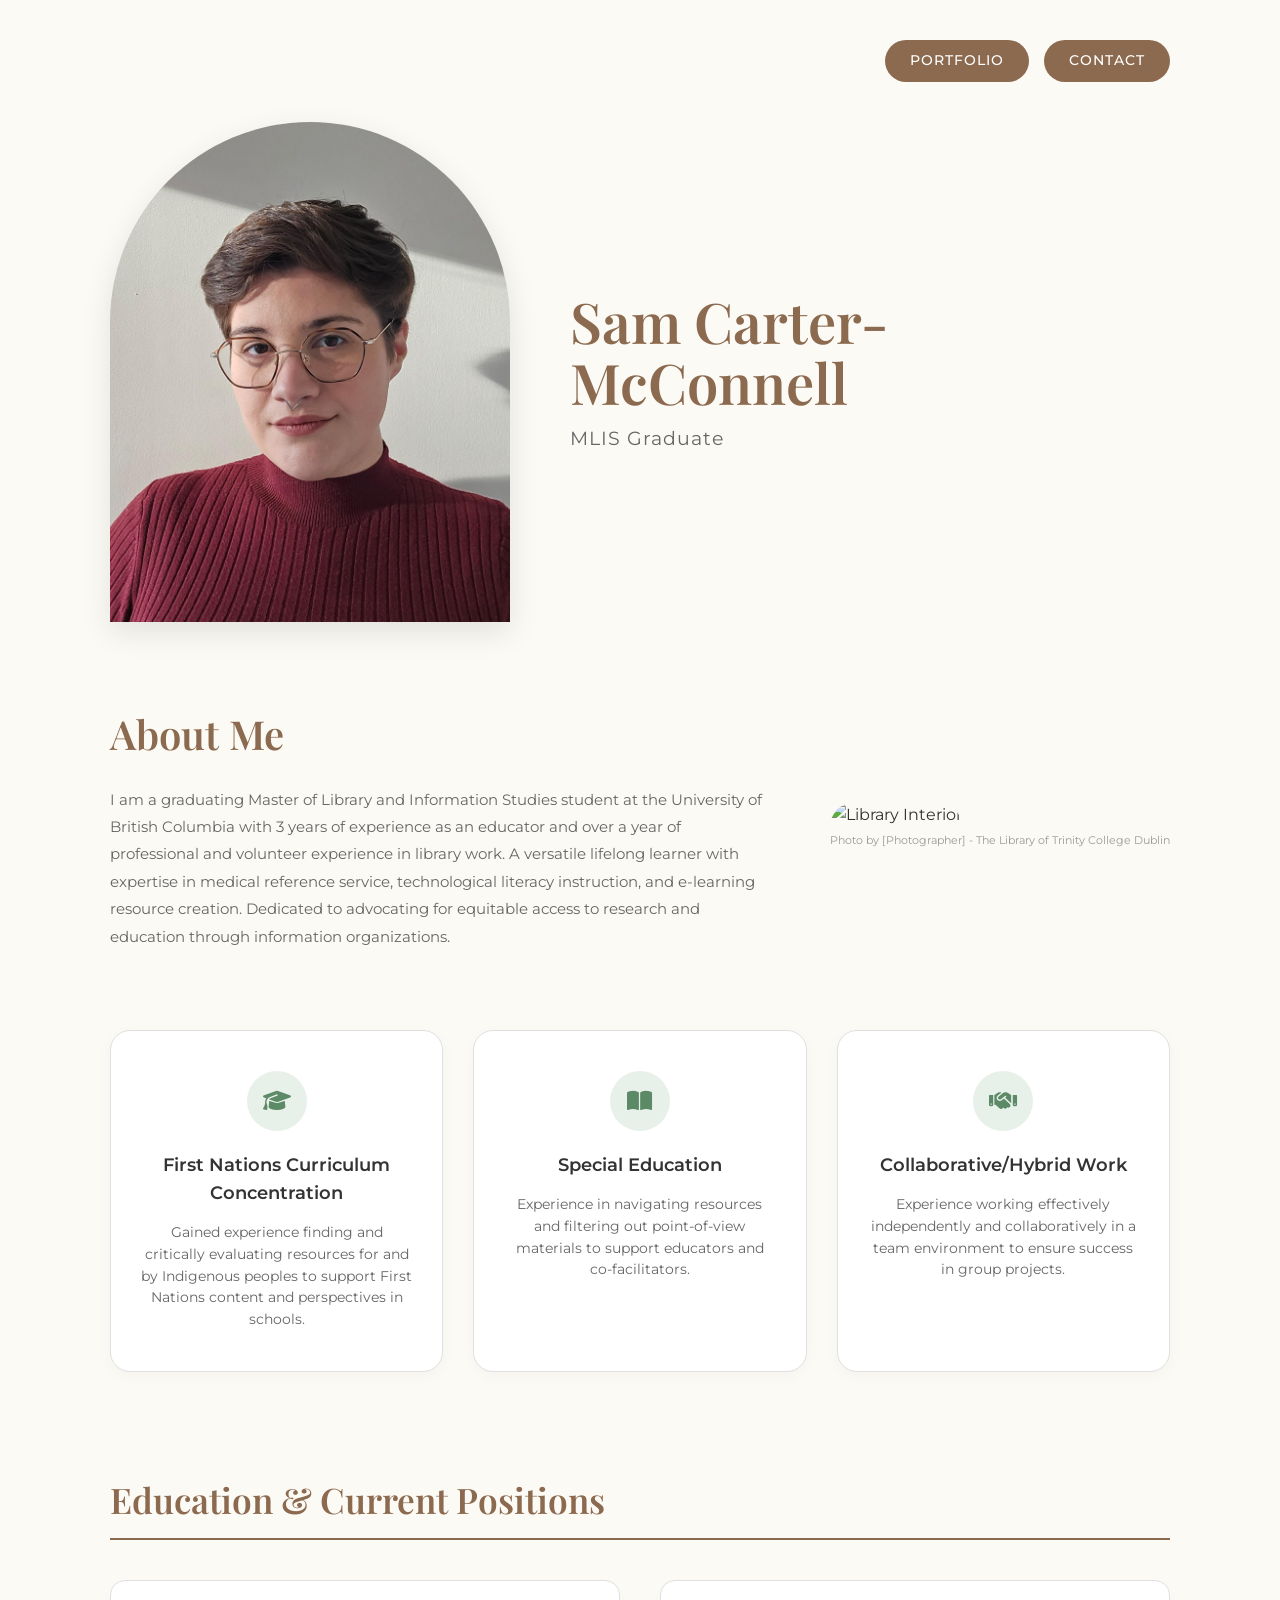
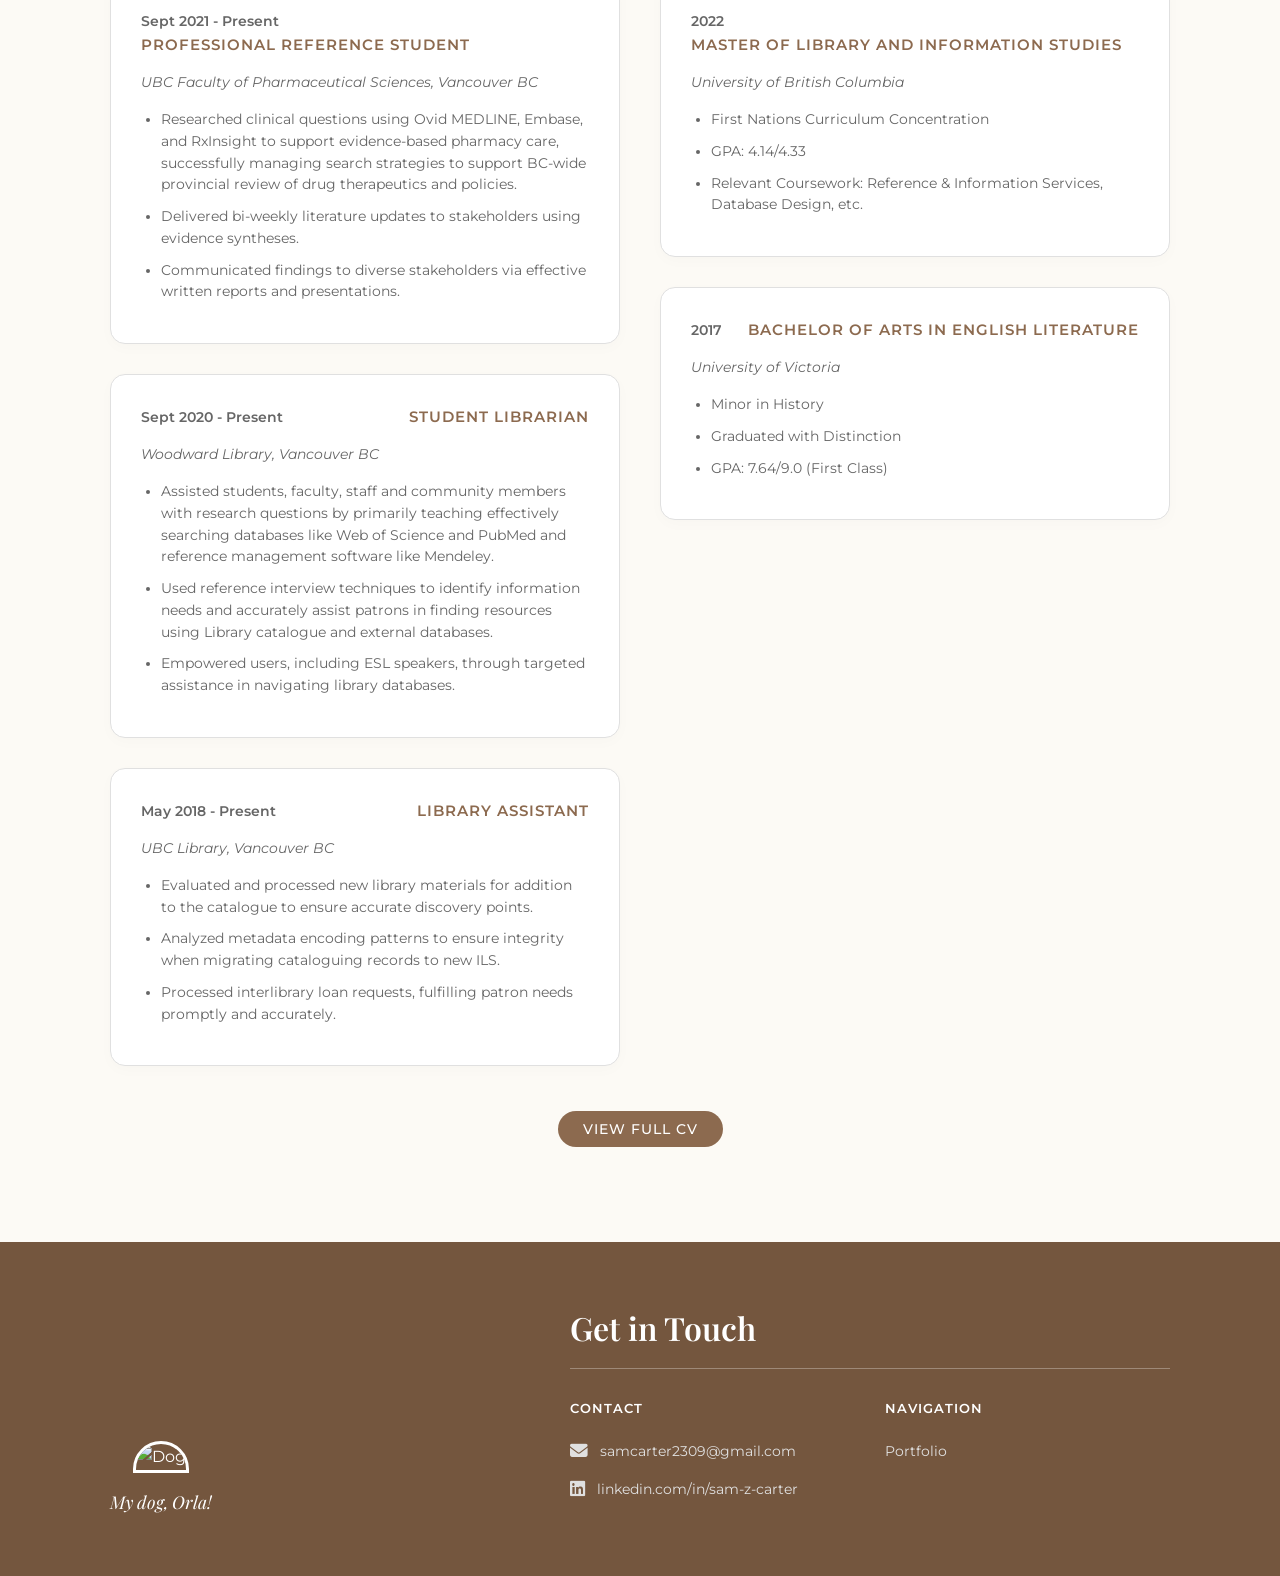
==== index.html @ b20db1b3 "Update index.html About Me Paragraph" ====
<!DOCTYPE html>
<html lang="en">
<head>
    <meta charset="UTF-8">
    <meta name="viewport" content="width=device-width, initial-scale=1.0">
    <title>Sam Carter-McConnell | Home</title>
    
    <link href="https://fonts.googleapis.com/css2?family=Playfair+Display:ital,wght@0,400;0,600;1,400&family=Montserrat:wght@300;400;500;600&display=swap" rel="stylesheet">
    <link rel="stylesheet" href="https://cdnjs.cloudflare.com/ajax/libs/font-awesome/6.4.0/css/all.min.css">
    <link rel="stylesheet" href="CSS/index.css">
</head>
<body>
    <div class="container">
        <nav>
            <a href="/portfolio.html" class="btn">Portfolio</a>
            <a href="#footer-contact" class="btn">Contact</a>
        </nav>

        <section class="hero">
            <img src="assets/profile.png" alt="Sam Carter-McConnell" class="arched-img-large">
            <div class="hero-text">
                <h1>Sam Carter-<br>McConnell</h1>
                <p>MLIS Graduate</p>
            </div>
        </section>

        <section class="about">
            <div class="about-text">
                <h2>About Me</h2>
                <p>I am a graduating Master of Library and Information Studies student at the University of British Columbia with 3 years of experience as an educator and over a year of professional and volunteer experience in library work. A versatile lifelong learner with expertise in medical reference service, technological literacy instruction, and e-learning resource creation. Dedicated to advocating for equitable access to research and education through information organizations. 
</p>
            </div>
            <div>
                <img src="assets/library.png" alt="Library Interior" class="arched-img-medium">
                <p class="img-caption">Photo by [Photographer] - The Library of Trinity College Dublin</p>
            </div>
        </section>

        <section class="highlights">
            <div class="card-highlight">
                <div class="card-icon"><i class="fas fa-graduation-cap"></i></div>
                <h3>First Nations Curriculum Concentration</h3>
                <p>Gained experience finding and critically evaluating resources for and by Indigenous peoples to support First Nations content and perspectives in schools.</p>
            </div>
            <div class="card-highlight">
                <div class="card-icon"><i class="fas fa-book-open"></i></div>
                <h3>Special Education</h3>
                <p>Experience in navigating resources and filtering out point-of-view materials to support educators and co-facilitators.</p>
            </div>
            <div class="card-highlight">
                <div class="card-icon"><i class="fas fa-handshake"></i></div>
                <h3>Collaborative/Hybrid Work</h3>
                <p>Experience working effectively independently and collaboratively in a team environment to ensure success in group projects.</p>
            </div>
        </section>

        <section class="resume">
            <h2 class="section-header">Education & Current Positions</h2>
            <div class="resume-grid">
                <div class="resume-column">
                    <div class="resume-card">
                        <div class="resume-card-header">
                            <span class="resume-date">Sept 2021 - Present</span>
                            <h4>Professional Reference Student</h4>
                        </div>
                        <span class="resume-location">UBC Faculty of Pharmaceutical Sciences, Vancouver BC</span>
                        <ul>
                            <li>Researched clinical questions using Ovid MEDLINE, Embase, and RxInsight to support evidence-based pharmacy care, successfully managing search strategies to support BC-wide provincial review of drug therapeutics and policies.</li>
                            <li>Delivered bi-weekly literature updates to stakeholders using evidence syntheses.</li>
                            <li>Communicated findings to diverse stakeholders via effective written reports and presentations.</li>
                        </ul>
                    </div>
                    <div class="resume-card">
                        <div class="resume-card-header">
                            <span class="resume-date">Sept 2020 - Present</span>
                            <h4>Student Librarian</h4>
                        </div>
                        <span class="resume-location">Woodward Library, Vancouver BC</span>
                        <ul>
                            <li>Assisted students, faculty, staff and community members with research questions by primarily teaching effectively searching databases like Web of Science and PubMed and reference management software like Mendeley.</li>
                            <li>Used reference interview techniques to identify information needs and accurately assist patrons in finding resources using Library catalogue and external databases.</li>
                            <li>Empowered users, including ESL speakers, through targeted assistance in navigating library databases.</li>
                        </ul>
                    </div>
                    <div class="resume-card">
                        <div class="resume-card-header">
                            <span class="resume-date">May 2018 - Present</span>
                            <h4>Library Assistant</h4>
                        </div>
                        <span class="resume-location">UBC Library, Vancouver BC</span>
                        <ul>
                            <li>Evaluated and processed new library materials for addition to the catalogue to ensure accurate discovery points.</li>
                            <li>Analyzed metadata encoding patterns to ensure integrity when migrating cataloguing records to new ILS.</li>
                            <li>Processed interlibrary loan requests, fulfilling patron needs promptly and accurately.</li>
                        </ul>
                    </div>
                </div>
                <div class="resume-column">
                    <div class="resume-card">
                        <div class="resume-card-header">
                            <span class="resume-date">2022</span>
                            <h4>Master of Library and Information Studies</h4>
                        </div>
                        <span class="resume-location">University of British Columbia</span>
                        <ul>
                            <li>First Nations Curriculum Concentration</li>
                            <li>GPA: 4.14/4.33</li>
                            <li>Relevant Coursework: Reference & Information Services, Database Design, etc.</li>
                        </ul>
                    </div>
                    <div class="resume-card">
                        <div class="resume-card-header">
                            <span class="resume-date">2017</span>
                            <h4>Bachelor of Arts in English Literature</h4>
                        </div>
                        <span class="resume-location">University of Victoria</span>
                        <ul>
                            <li>Minor in History</li>
                            <li>Graduated with Distinction</li>
                            <li>GPA: 7.64/9.0 (First Class)</li>
                        </ul>
                    </div>
                </div>
            </div>
            <div class="btn-center-container">
                <a href="#" class="btn">View Full CV</a>
            </div>
        </section>
    </div>

    <footer>
        <div class="container footer-content">
            <div class="footer-img-container">
                <img src="assets/dog.png" alt="Dog" class="arched-img-small">
                <p>My dog, Orla!</p>
            </div>
            
            <div id="footer-contact" class="footer-contact">
                <h2>Get in Touch</h2>
                <div class="footer-line"></div>
                
                <div class="footer-links-grid">
                    <div class="footer-col">
                        <h5>Contact</h5>
                        <div class="footer-link-item">
                            <i class="fas fa-envelope"></i>
                            <a href="mailto:samcarter2309@gmail.com">samcarter2309@gmail.com</a>
                        </div>
                        <div class="footer-link-item">
                            <i class="fab fa-linkedin"></i>
                            <a target="_blank" href="https://www.linkedin.com/in/sam-z-carter">linkedin.com/in/sam-z-carter</a>
                        </div>
                    </div>
                    
                    <div class="footer-col">
                        <h5>Navigation</h5>
                        <div class="footer-link-item"><a href="/portfolio.html">Portfolio</a></div>
                    </div>
                </div>
            </div>
        </div>
    </footer>
</body>
</html>
---- CSS/index.css ----
/* Global Styles */
:root {
    --bg-color: #FCFAF5;
    --primary-brown: #8C6A4F;
    --dark-brown: #74563E;
    --text-dark: #333333;
    --text-light: #666666;
    --card-border: #E0E0E0;
    --card-bg: #FFFFFF;
}

* {
    box-sizing: border-box;
    margin: 0;
    padding: 0;
}

a {
    text-decoration: none;
    color: inherit;
}

body {
    background-color: var(--bg-color);
    color: var(--text-dark);
    font-family: 'Montserrat', sans-serif;
    line-height: 1.6;
}

h1, h2, h3, h4, h5 {
    font-family: 'Playfair Display', serif;
    color: var(--primary-brown);
    font-weight: 600;
}

.container {
    max-width: 1100px;
    margin: 0 auto;
    padding: 0 20px;
}

/* Navigation */
nav {
    display: flex;
    justify-content: flex-end;
    gap: 15px;
    padding: 40px 0;
}

.btn {
    background-color: var(--primary-brown);
    color: white;
    padding: 10px 25px;
    border-radius: 25px;
    font-size: 0.85rem;
    letter-spacing: 1px;
    text-transform: uppercase;
    font-weight: 500;
    transition: background-color 0.3s;
}

.btn:hover {
    background-color: var(--dark-brown);
}

/* Hero Section */
.hero {
    display: flex;
    align-items: center;
    gap: 60px;
    margin-bottom: 80px;
}

.arched-img-large {
    width: 400px;
    height: 500px;
    object-fit: cover;
    border-radius: 200px 200px 0 0;
    box-shadow: 0 10px 30px rgba(0,0,0,0.1);
}

.hero-text h1 {
    font-size: 3.5rem;
    line-height: 1.1;
    margin-bottom: 10px;
}

.hero-text p {
    font-size: 1.2rem;
    color: var(--text-light);
    letter-spacing: 1px;
}

/* About Section */
.about {
    display: flex;
    align-items: center;
    gap: 60px;
    margin-bottom: 80px;
}

.about-text {
    flex: 1;
}

.about-text h2 {
    font-size: 2.5rem;
    margin-bottom: 20px;
}

.about-text p {
    font-size: 0.95rem;
    color: var(--text-light);
    line-height: 1.8;
}

.arched-img-medium {
    width: 350px;
    height: 450px;
    object-fit: cover;
    border-radius: 175px 175px 0 0;
}

.img-caption {
    font-size: 0.7rem;
    color: #999;
    text-align: center;
    margin-top: 5px;
}

/* Highlights Section */
.highlights {
    display: grid;
    grid-template-columns: repeat(3, 1fr);
    gap: 30px;
    margin-bottom: 100px;
}

.card-highlight {
    background: var(--card-bg);
    border: 1px solid var(--card-border);
    border-radius: 20px;
    padding: 40px 30px;
    text-align: center;
    box-shadow: 0 4px 15px rgba(0,0,0,0.03);
}

.card-icon {
    width: 60px;
    height: 60px;
    background-color: #E8F0EA;
    border-radius: 50%;
    display: inline-flex;
    align-items: center;
    justify-content: center;
    margin-bottom: 20px;
    color: #5D8A66;
    font-size: 1.4rem;
}

.card-highlight h3 {
    font-size: 1.1rem;
    color: var(--text-dark);
    margin-bottom: 15px;
    font-family: 'Montserrat', sans-serif;
    font-weight: 600;
}

.card-highlight p {
    font-size: 0.85rem;
    color: var(--text-light);
}

/* Resume Section */
.resume {
    margin-bottom: 100px;
}

.section-header {
    font-size: 2.2rem;
    margin-bottom: 40px;
    border-bottom: 2px solid var(--primary-brown);
    padding-bottom: 10px;
    display: inline-block;
    width: 100%;
}

.resume-grid {
    display: grid;
    grid-template-columns: 1fr 1fr;
    gap: 40px;
}

.resume-card {
    background: var(--card-bg);
    border: 1px solid var(--card-border);
    border-radius: 15px;
    padding: 30px;
    margin-bottom: 30px;
    box-shadow: 0 4px 15px rgba(0,0,0,0.02);
}

.resume-card-header {
    display: flex;
    justify-content: space-between;
    align-items: baseline;
    margin-bottom: 15px;
    flex-wrap: wrap;
}

.resume-card h4 {
    font-family: 'Montserrat', sans-serif;
    font-size: 0.95rem;
    letter-spacing: 1px;
    color: var(--primary-brown);
    text-transform: uppercase;
}

.resume-date {
    font-size: 0.85rem;
    color: var(--text-light);
    font-weight: 600;
}

.resume-location {
    font-size: 0.85rem;
    font-style: italic;
    color: var(--text-light);
    margin-bottom: 15px;
    display: block;
}

.resume-card ul {
    padding-left: 20px;
}

.resume-card li {
    font-size: 0.85rem;
    color: var(--text-light);
    margin-bottom: 10px;
}

.btn-center-container {
    text-align: center;
    margin-top: 20px;
}

/* Footer */
footer {
    background-color: var(--dark-brown);
    color: white;
    padding: 60px 0;
    margin-top: 50px;
}

.footer-content {
    display: flex;
    justify-content: space-between;
    align-items: flex-end;
}

.footer-img-container {
    text-align: center;
}

.arched-img-small {
    width: 200px;
    height: 250px;
    object-fit: cover;
    border-radius: 100px 100px 0 0;
    border: 3px solid white;
}

.footer-img-container p {
    margin-top: 15px;
    font-family: 'Playfair Display', serif;
    font-style: italic;
    font-size: 1.1rem;
}

.footer-contact {
    flex: 1;
    max-width: 600px;
    margin-left: 60px;
}

.footer-contact h2 {
    color: white;
    font-size: 2rem;
    margin-bottom: 15px;
}

.footer-line {
    height: 1px;
    background-color: rgba(255,255,255,0.3);
    margin-bottom: 30px;
}

.footer-links-grid {
    display: grid;
    grid-template-columns: 1fr 1fr;
    gap: 30px;
}

.footer-col h5 {
    color: white;
    font-family: 'Montserrat', sans-serif;
    text-transform: uppercase;
    font-size: 0.8rem;
    letter-spacing: 1px;
    margin-bottom: 20px;
}

.footer-link-item {
    display: flex;
    align-items: center;
    gap: 12px;
    font-size: 0.9rem;
    margin-bottom: 15px;
    color: #E0E0E0;
}

.footer-link-item i {
    font-size: 1.1rem;
    color: #E0E0E0;
}

/* Mobile CSS */
@media (max-width: 900px) {
    .hero, .about {
        flex-direction: column;
        text-align: center;
    }
    .hero-text h1 {
        font-size: 2.8rem;
    }
    .resume-grid {
        grid-template-columns: 1fr;
    }
    .highlights {
        grid-template-columns: 1fr;
    }
    .footer-content {
        flex-direction: column;
        text-align: center;
    }
    .footer-img-container {
        margin: auto;
    }
    .footer-contact {
        margin-left: 0;
        margin-top: 40px;
        text-align: left;
    }
}
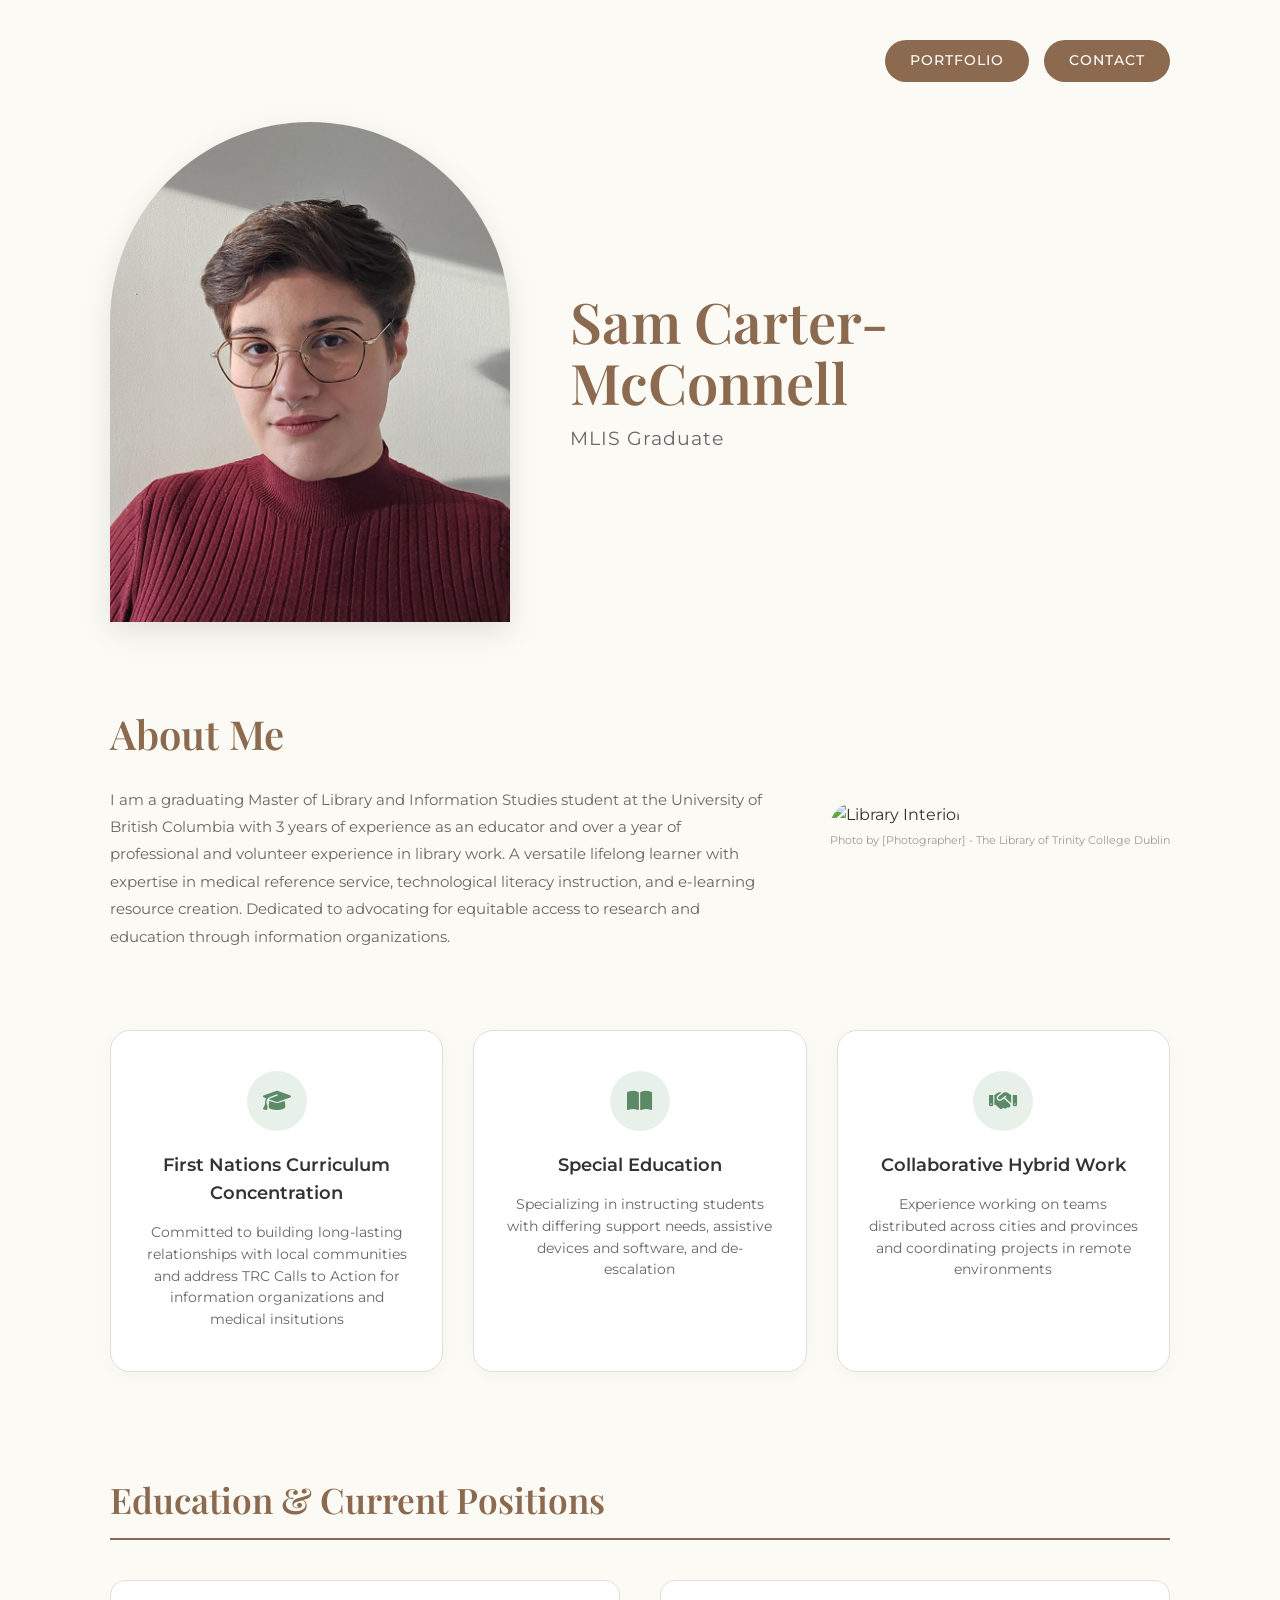
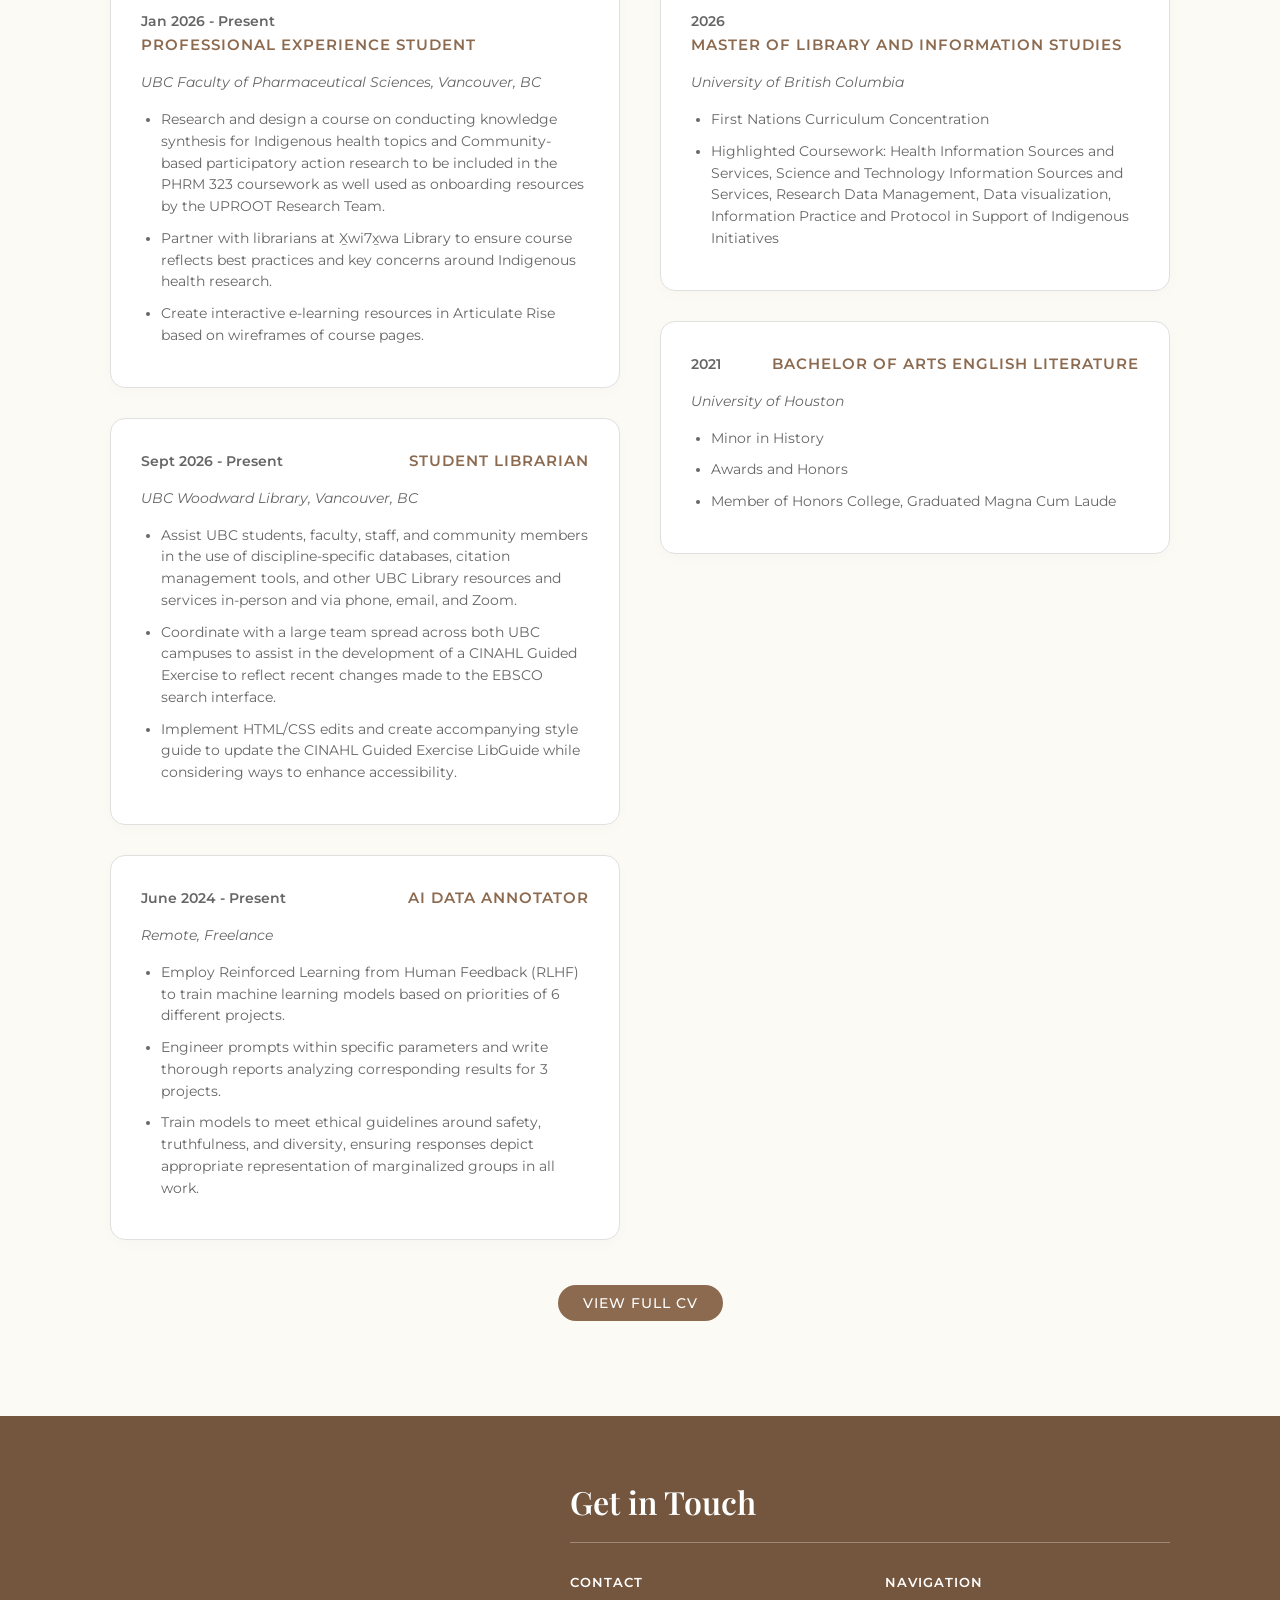
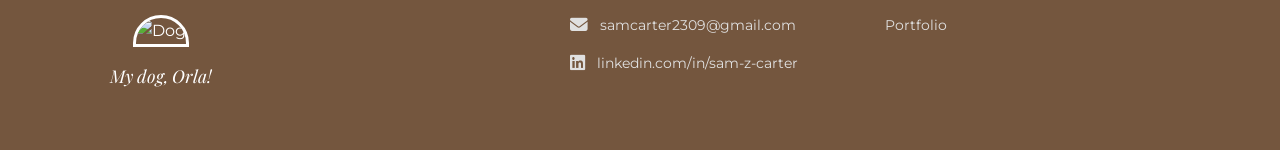
==== commit 0e191743: "Update index.html Education, Positions, & highlights" ====
--- a/index.html
+++ b/index.html
@@ -40,17 +40,17 @@
             <div class="card-highlight">
                 <div class="card-icon"><i class="fas fa-graduation-cap"></i></div>
                 <h3>First Nations Curriculum Concentration</h3>
-                <p>Gained experience finding and critically evaluating resources for and by Indigenous peoples to support First Nations content and perspectives in schools.</p>
+                <p>Committed to building long-lasting relationships with local communities and address TRC Calls to Action for information organizations and medical insitutions</p>
             </div>
             <div class="card-highlight">
                 <div class="card-icon"><i class="fas fa-book-open"></i></div>
                 <h3>Special Education</h3>
-                <p>Experience in navigating resources and filtering out point-of-view materials to support educators and co-facilitators.</p>
+                <p>Specializing in instructing students with differing support needs, assistive devices and software, and de-escalation</p>
             </div>
             <div class="card-highlight">
                 <div class="card-icon"><i class="fas fa-handshake"></i></div>
-                <h3>Collaborative/Hybrid Work</h3>
-                <p>Experience working effectively independently and collaboratively in a team environment to ensure success in group projects.</p>
+                <h3>Collaborative Hybrid Work</h3>
+                <p>Experience working on teams distributed across cities and provinces and coordinating projects in remote environments</p>
             </div>
         </section>
 
@@ -60,64 +60,63 @@
                 <div class="resume-column">
                     <div class="resume-card">
                         <div class="resume-card-header">
-                            <span class="resume-date">Sept 2021 - Present</span>
-                            <h4>Professional Reference Student</h4>
+                            <span class="resume-date">Jan 2026 - Present</span>
+                            <h4>Professional Experience Student</h4>
                         </div>
-                        <span class="resume-location">UBC Faculty of Pharmaceutical Sciences, Vancouver BC</span>
+                        <span class="resume-location">UBC Faculty of Pharmaceutical Sciences, Vancouver, BC</span>
                         <ul>
-                            <li>Researched clinical questions using Ovid MEDLINE, Embase, and RxInsight to support evidence-based pharmacy care, successfully managing search strategies to support BC-wide provincial review of drug therapeutics and policies.</li>
-                            <li>Delivered bi-weekly literature updates to stakeholders using evidence syntheses.</li>
-                            <li>Communicated findings to diverse stakeholders via effective written reports and presentations.</li>
+                            <li>Research and design a course on conducting knowledge synthesis for Indigenous health topics and Community-based participatory action research to be included in the PHRM 323 coursework as well used as onboarding resources by the UPROOT Research Team.</li>
+                            <li>Partner with librarians at X̱wi7x̱wa Library to ensure course reflects best practices and key concerns around Indigenous health research.</li>
+                            <li>Create interactive e-learning resources in Articulate Rise based on wireframes of course pages.</li>
                         </ul>
                     </div>
                     <div class="resume-card">
                         <div class="resume-card-header">
-                            <span class="resume-date">Sept 2020 - Present</span>
+                            <span class="resume-date">Sept 2026 - Present</span>
                             <h4>Student Librarian</h4>
                         </div>
-                        <span class="resume-location">Woodward Library, Vancouver BC</span>
+                        <span class="resume-location">UBC Woodward Library, Vancouver, BC</span>
                         <ul>
-                            <li>Assisted students, faculty, staff and community members with research questions by primarily teaching effectively searching databases like Web of Science and PubMed and reference management software like Mendeley.</li>
-                            <li>Used reference interview techniques to identify information needs and accurately assist patrons in finding resources using Library catalogue and external databases.</li>
-                            <li>Empowered users, including ESL speakers, through targeted assistance in navigating library databases.</li>
+                            <li>Assist UBC students, faculty, staff, and community members in the use of discipline-specific databases, citation management tools, and other UBC Library resources and services in-person and via phone, email, and Zoom.</li>
+                            <li>Coordinate with a large team spread across both UBC campuses to assist in the development of a CINAHL Guided Exercise to reflect recent changes made to the EBSCO search interface.</li>
+                            <li>Implement HTML/CSS edits and create accompanying style guide to update the CINAHL Guided Exercise LibGuide while considering ways to enhance accessibility.</li>
                         </ul>
                     </div>
                     <div class="resume-card">
                         <div class="resume-card-header">
-                            <span class="resume-date">May 2018 - Present</span>
-                            <h4>Library Assistant</h4>
+                            <span class="resume-date">June 2024 - Present</span>
+                            <h4>AI Data Annotator</h4>
                         </div>
-                        <span class="resume-location">UBC Library, Vancouver BC</span>
+                        <span class="resume-location">Remote, Freelance</span>
                         <ul>
-                            <li>Evaluated and processed new library materials for addition to the catalogue to ensure accurate discovery points.</li>
-                            <li>Analyzed metadata encoding patterns to ensure integrity when migrating cataloguing records to new ILS.</li>
-                            <li>Processed interlibrary loan requests, fulfilling patron needs promptly and accurately.</li>
+                            <li>Employ Reinforced Learning from Human Feedback (RLHF) to train machine learning models based on priorities of 6 different projects.</li>
+                            <li>Engineer prompts within specific parameters and write thorough reports analyzing corresponding results for 3 projects.</li>
+                            <li>Train models to meet ethical guidelines around safety, truthfulness, and diversity, ensuring responses depict appropriate representation of marginalized groups in all work.</li>
                         </ul>
                     </div>
                 </div>
                 <div class="resume-column">
                     <div class="resume-card">
                         <div class="resume-card-header">
-                            <span class="resume-date">2022</span>
+                            <span class="resume-date">2026</span>
                             <h4>Master of Library and Information Studies</h4>
                         </div>
                         <span class="resume-location">University of British Columbia</span>
                         <ul>
                             <li>First Nations Curriculum Concentration</li>
-                            <li>GPA: 4.14/4.33</li>
-                            <li>Relevant Coursework: Reference & Information Services, Database Design, etc.</li>
+                            <li>Highlighted Coursework: Health Information Sources and Services, Science and Technology Information Sources and Services, Research Data Management, Data visualization, Information Practice and Protocol in Support of Indigenous Initiatives</li>
                         </ul>
                     </div>
                     <div class="resume-card">
                         <div class="resume-card-header">
-                            <span class="resume-date">2017</span>
-                            <h4>Bachelor of Arts in English Literature</h4>
+                            <span class="resume-date">2021</span>
+                            <h4>Bachelor of Arts English Literature</h4>
                         </div>
-                        <span class="resume-location">University of Victoria</span>
+                        <span class="resume-location">University of Houston</span>
                         <ul>
                             <li>Minor in History</li>
-                            <li>Graduated with Distinction</li>
-                            <li>GPA: 7.64/9.0 (First Class)</li>
+                            <li>Awards and Honors</li>
+                            <li>Member of Honors College, Graduated Magna Cum Laude</li>
                         </ul>
                     </div>
                 </div>
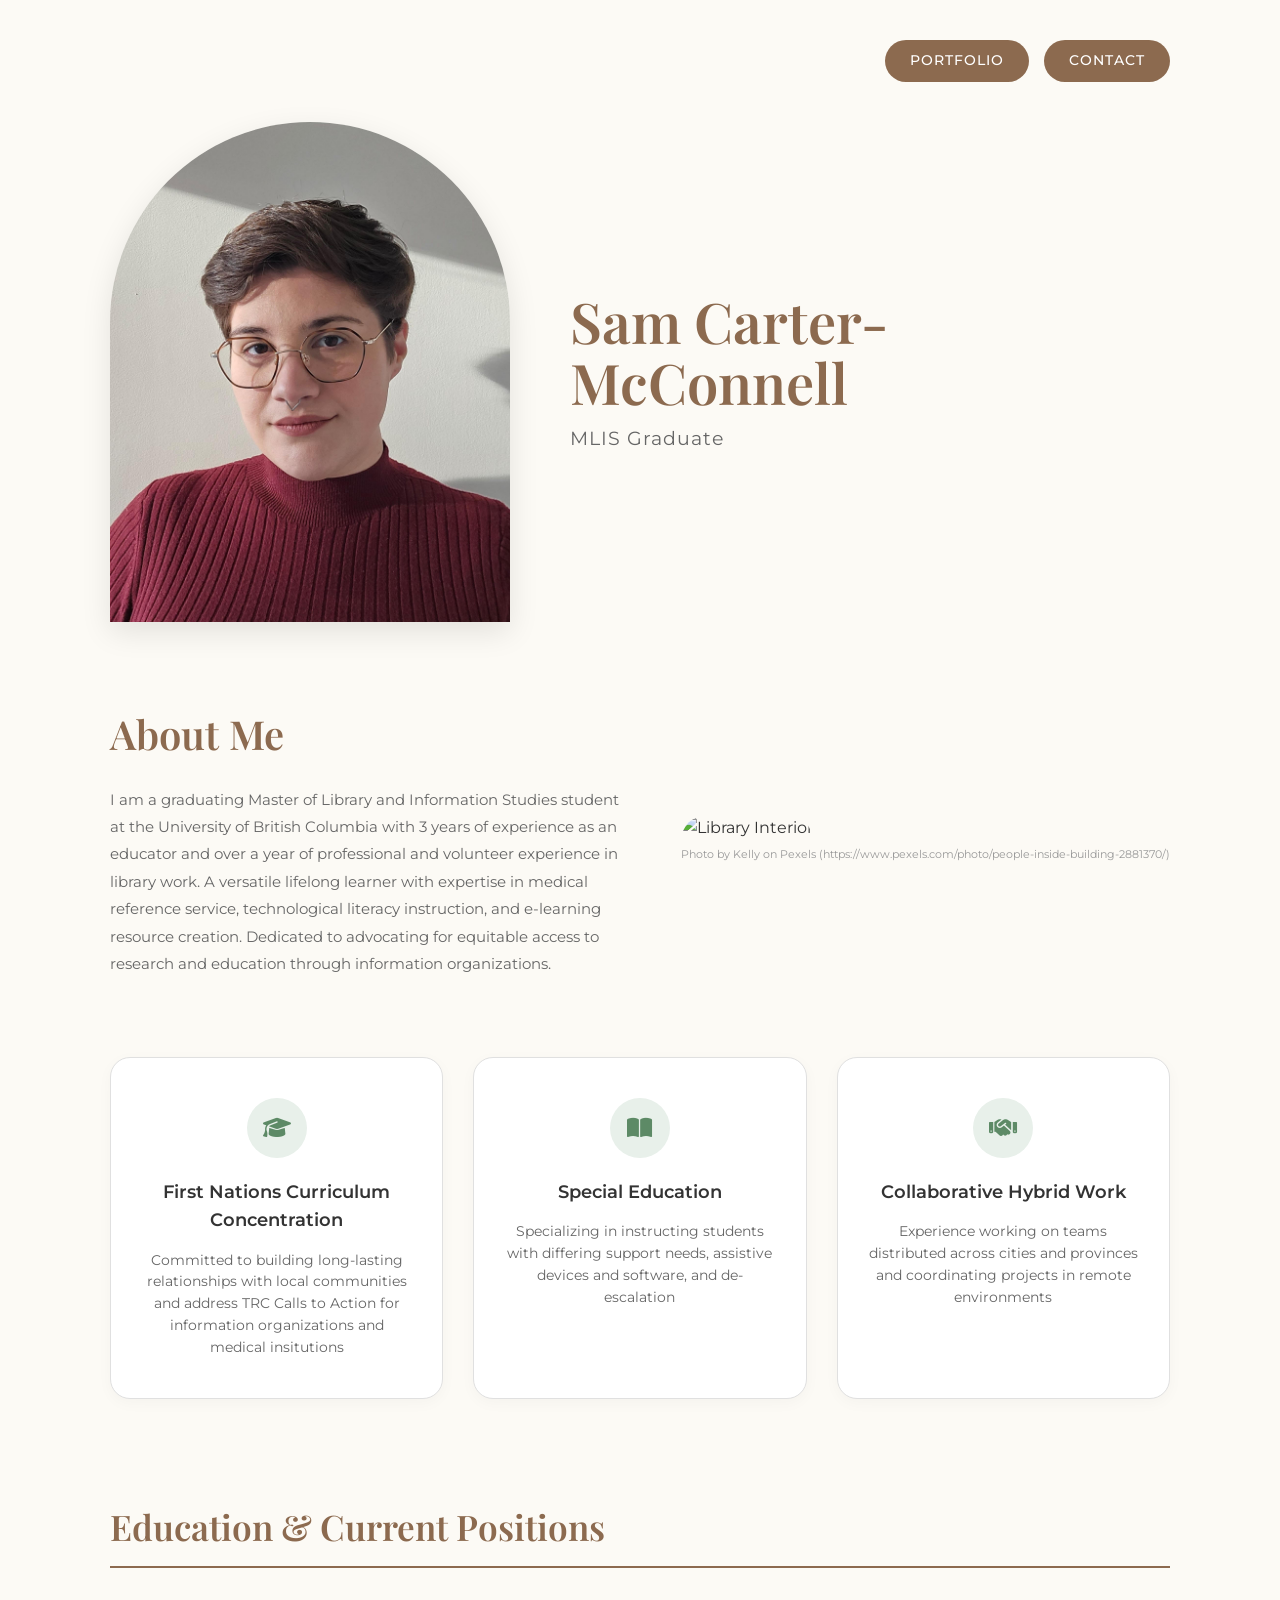
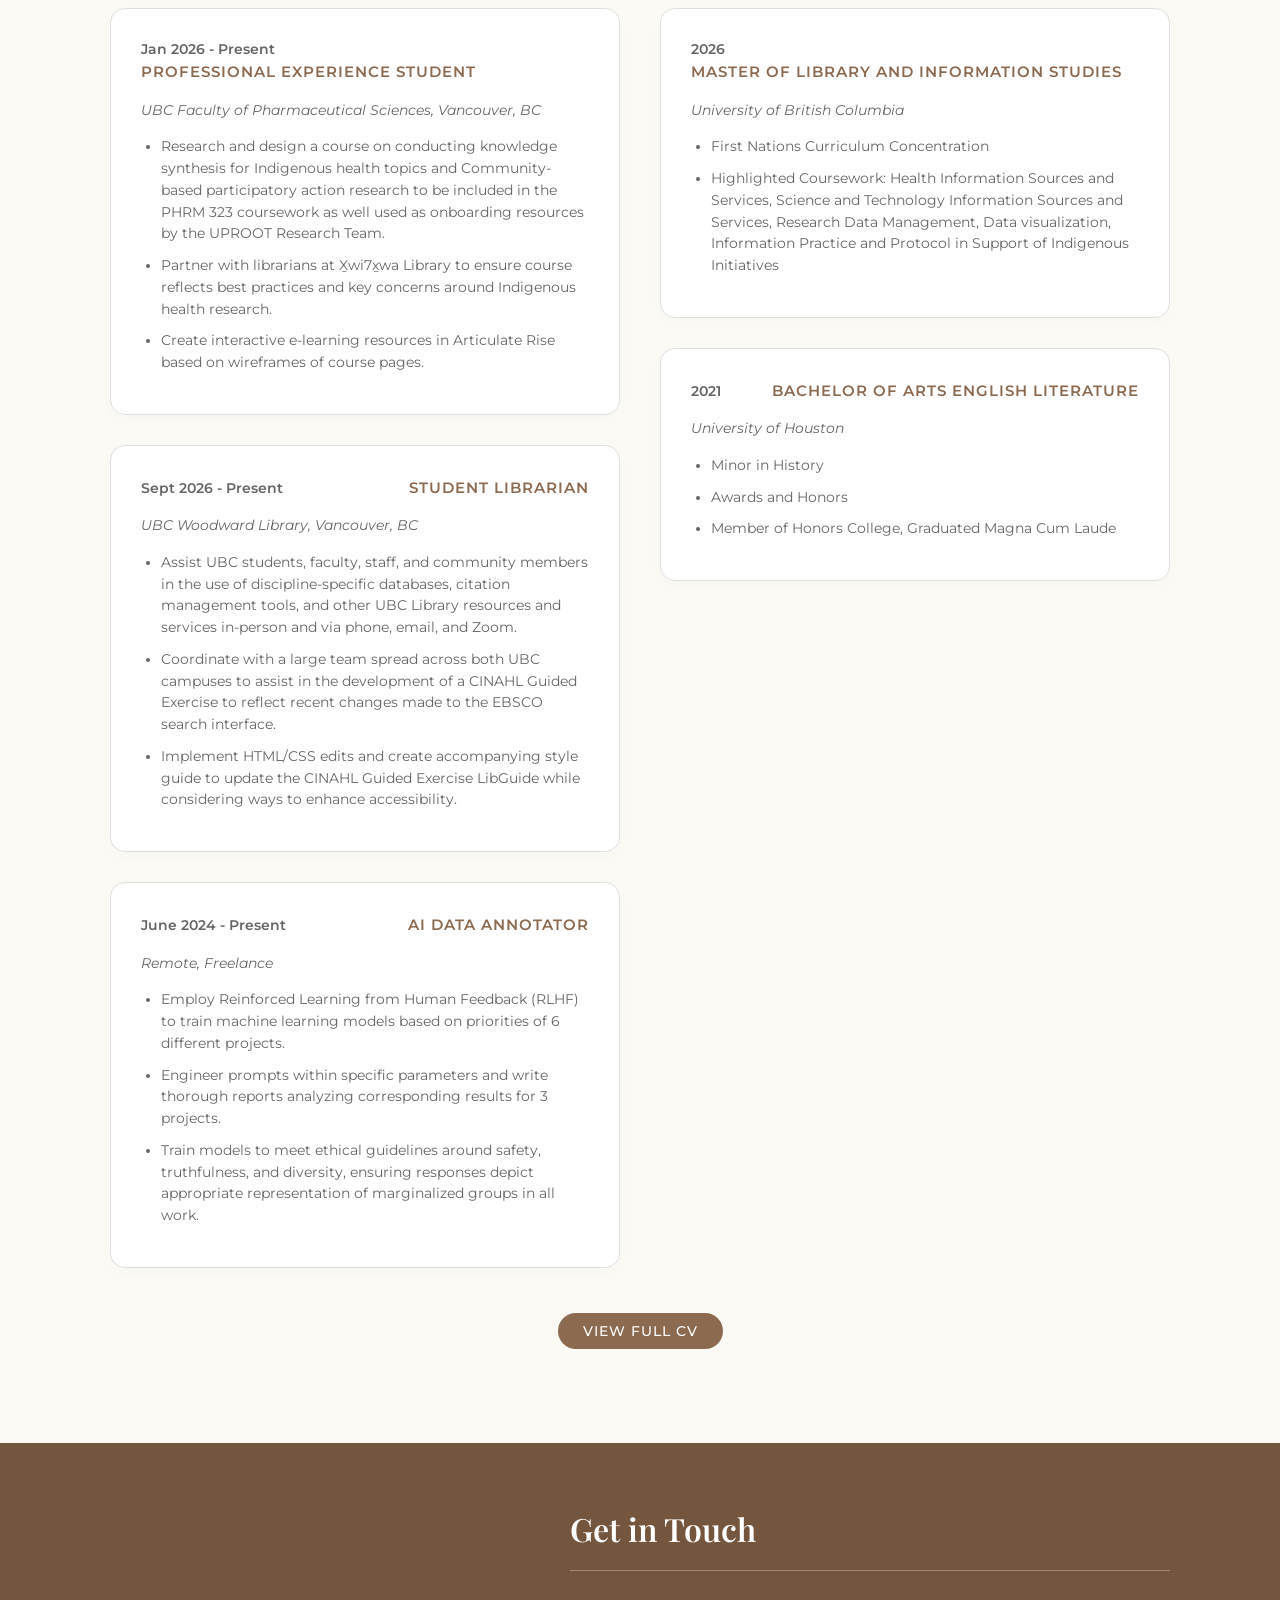
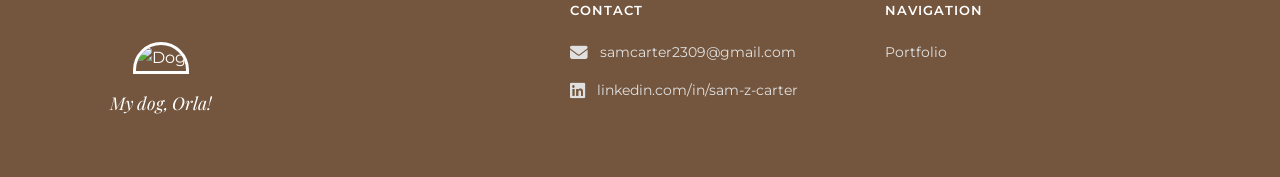
==== commit 612f4557: "Update index.html Photo credits" ====
--- a/index.html
+++ b/index.html
@@ -32,7 +32,7 @@
             </div>
             <div>
                 <img src="assets/library.png" alt="Library Interior" class="arched-img-medium">
-                <p class="img-caption">Photo by [Photographer] - The Library of Trinity College Dublin</p>
+                <p class="img-caption">Photo by Kelly on Pexels (https://www.pexels.com/photo/people-inside-building-2881370/)</p>
             </div>
         </section>
 
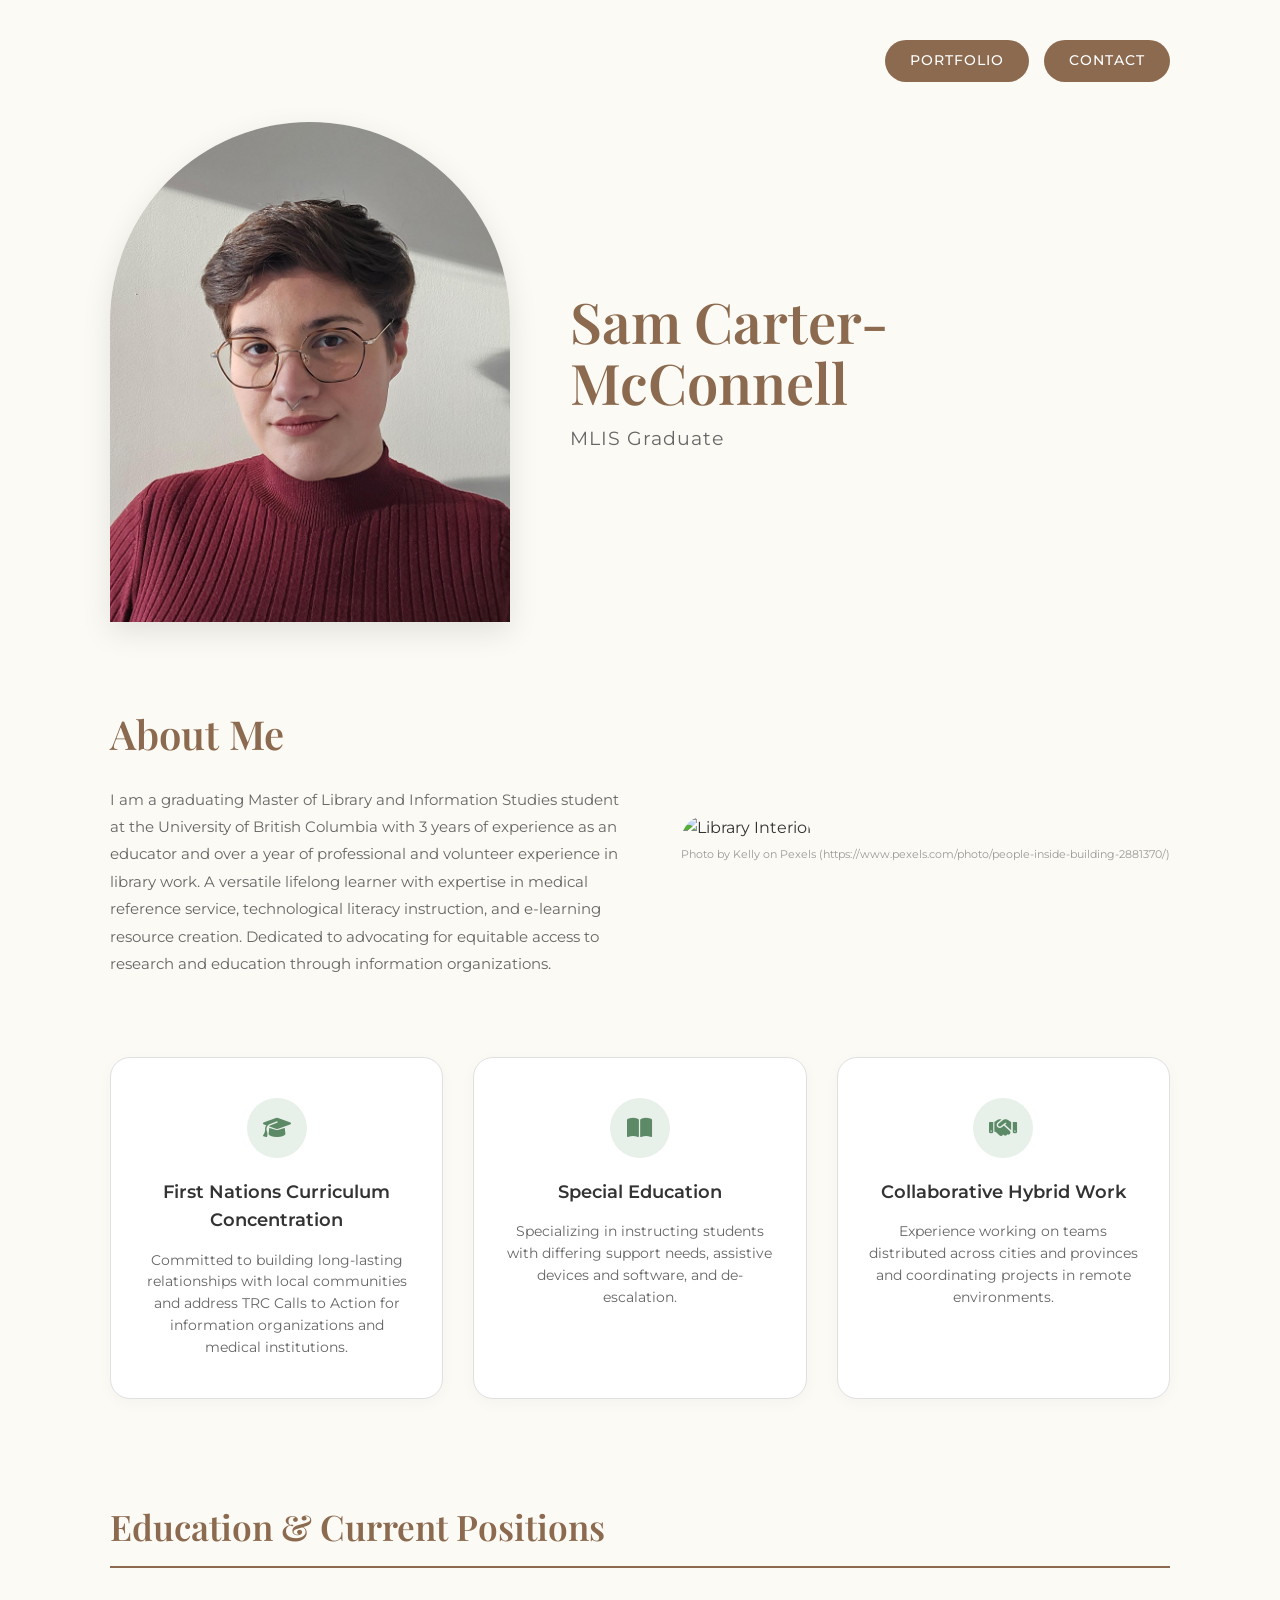
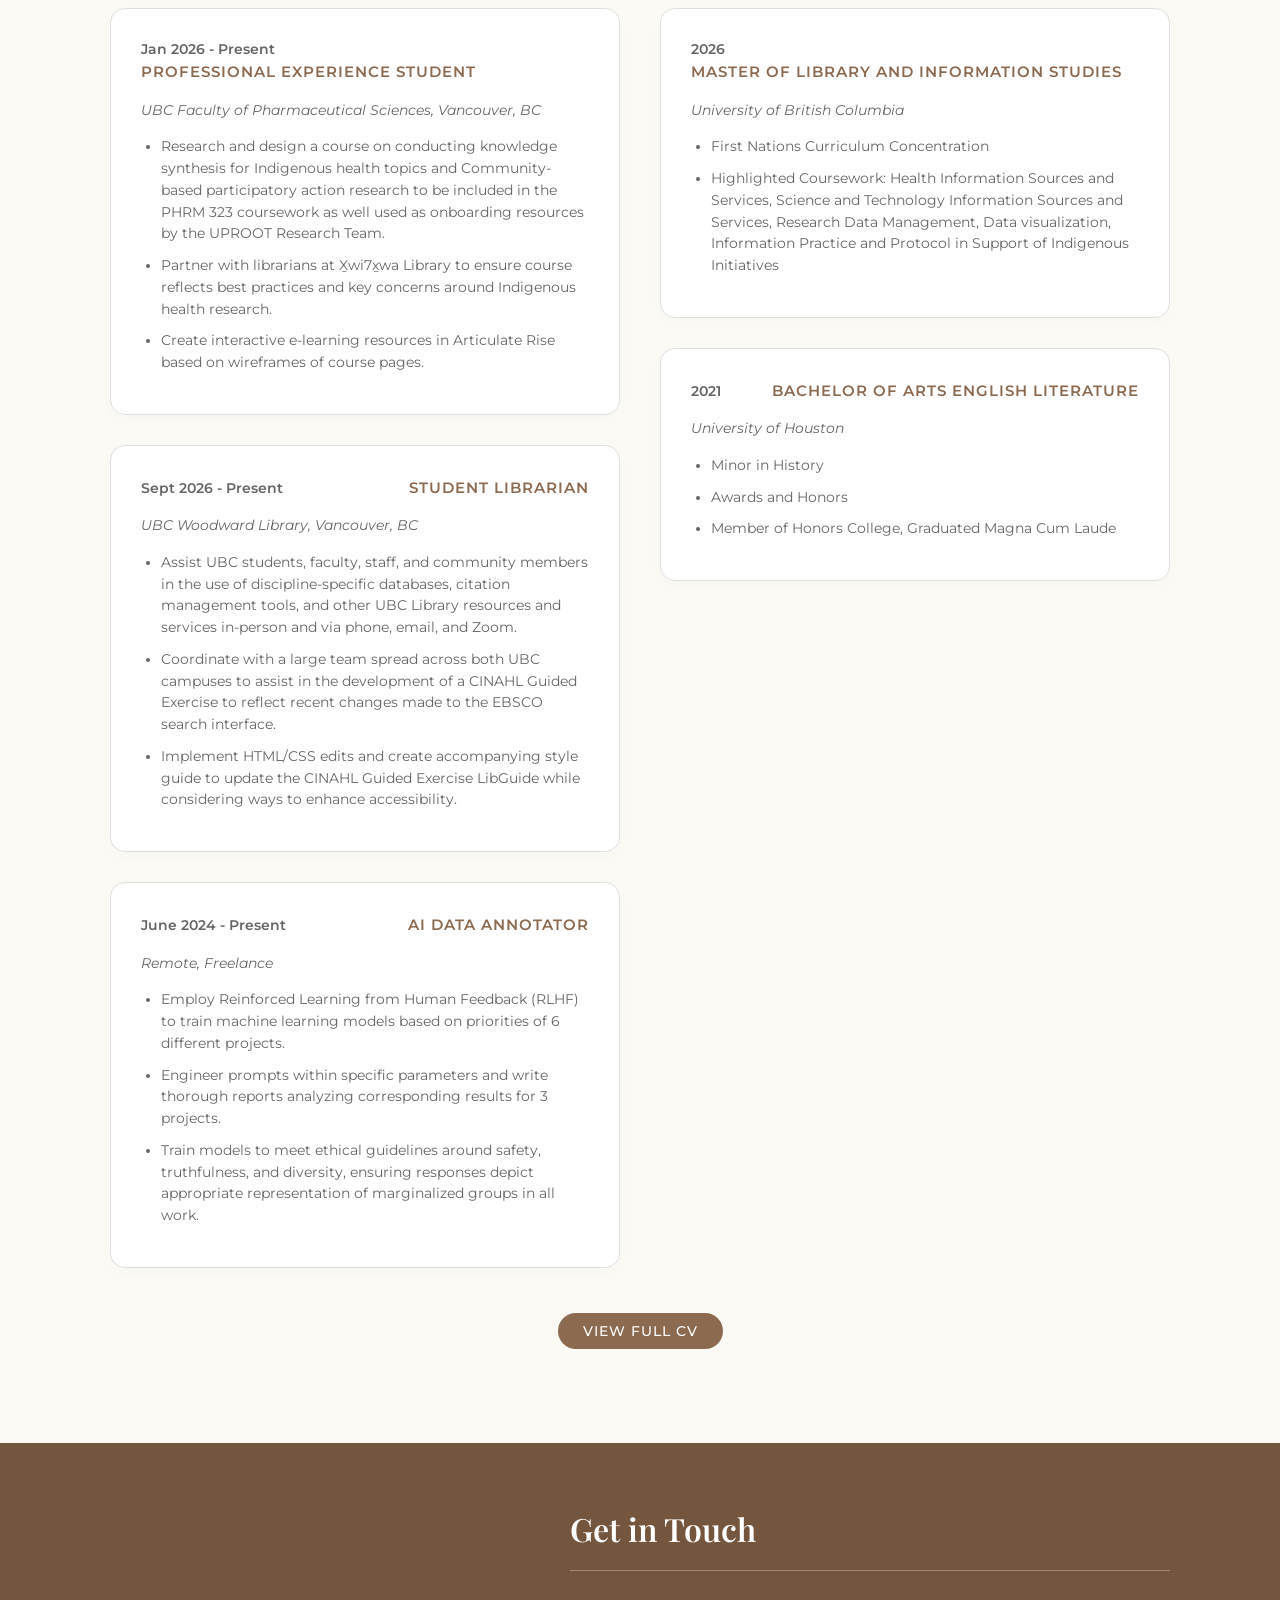
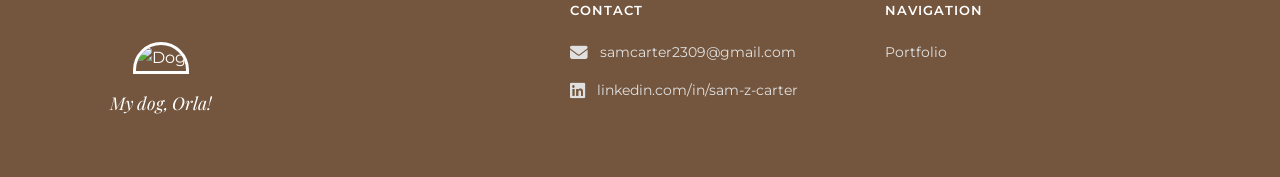
==== commit 0ea56f81: "Update index.html" ====
--- a/index.html
+++ b/index.html
@@ -40,17 +40,17 @@
             <div class="card-highlight">
                 <div class="card-icon"><i class="fas fa-graduation-cap"></i></div>
                 <h3>First Nations Curriculum Concentration</h3>
-                <p>Committed to building long-lasting relationships with local communities and address TRC Calls to Action for information organizations and medical insitutions</p>
+                <p>Committed to building long-lasting relationships with local communities and address TRC Calls to Action for information organizations and medical institutions.</p>
             </div>
             <div class="card-highlight">
                 <div class="card-icon"><i class="fas fa-book-open"></i></div>
                 <h3>Special Education</h3>
-                <p>Specializing in instructing students with differing support needs, assistive devices and software, and de-escalation</p>
+                <p>Specializing in instructing students with differing support needs, assistive devices and software, and de-escalation.</p>
             </div>
             <div class="card-highlight">
                 <div class="card-icon"><i class="fas fa-handshake"></i></div>
                 <h3>Collaborative Hybrid Work</h3>
-                <p>Experience working on teams distributed across cities and provinces and coordinating projects in remote environments</p>
+                <p>Experience working on teams distributed across cities and provinces and coordinating projects in remote environments.</p>
             </div>
         </section>
 
@@ -122,7 +122,7 @@
                 </div>
             </div>
             <div class="btn-center-container">
-                <a href="#" class="btn">View Full CV</a>
+                <a href="https://docs.google.com/document/d/1x-5_jpSirm0AA5lxPF4xKXHUgqetsUi0/edit?usp=sharing&ouid=103197275551927276294&rtpof=true&sd=true" class="btn">View Full CV</a>
             </div>
         </section>
     </div>
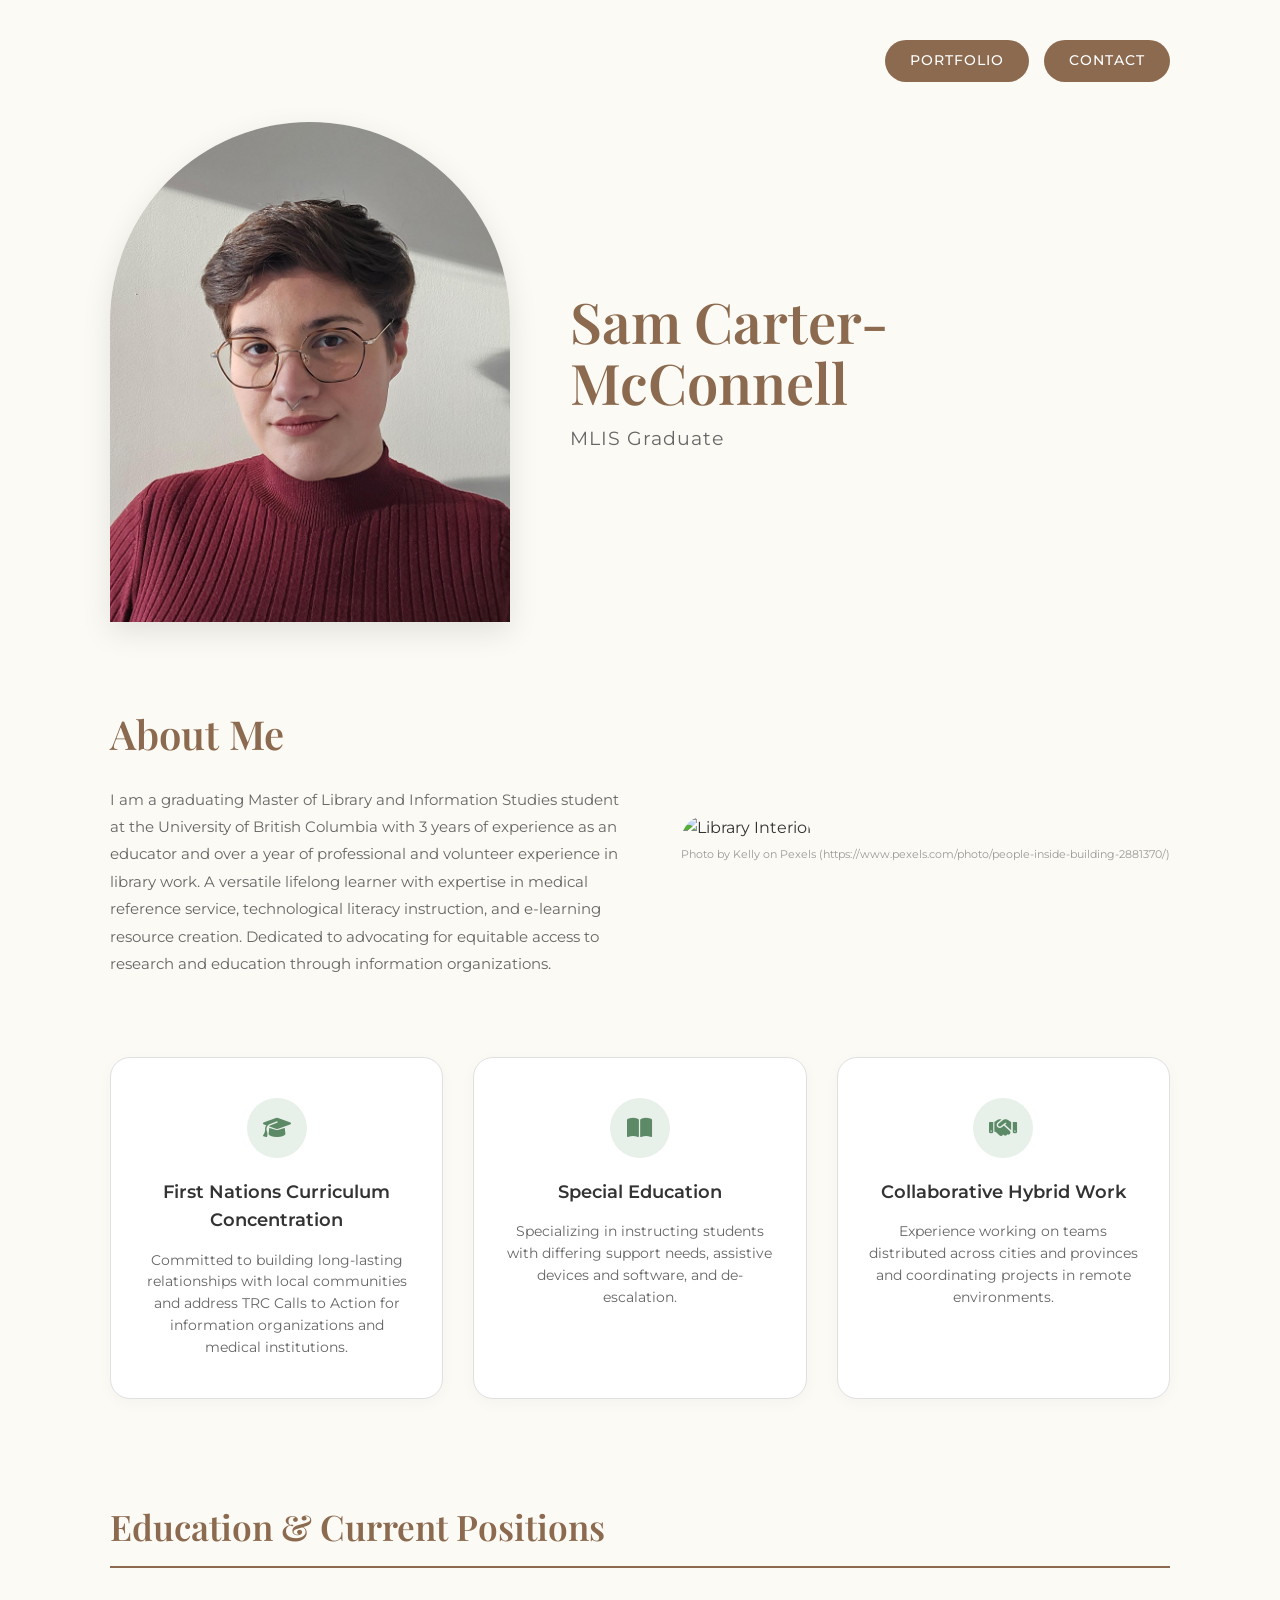
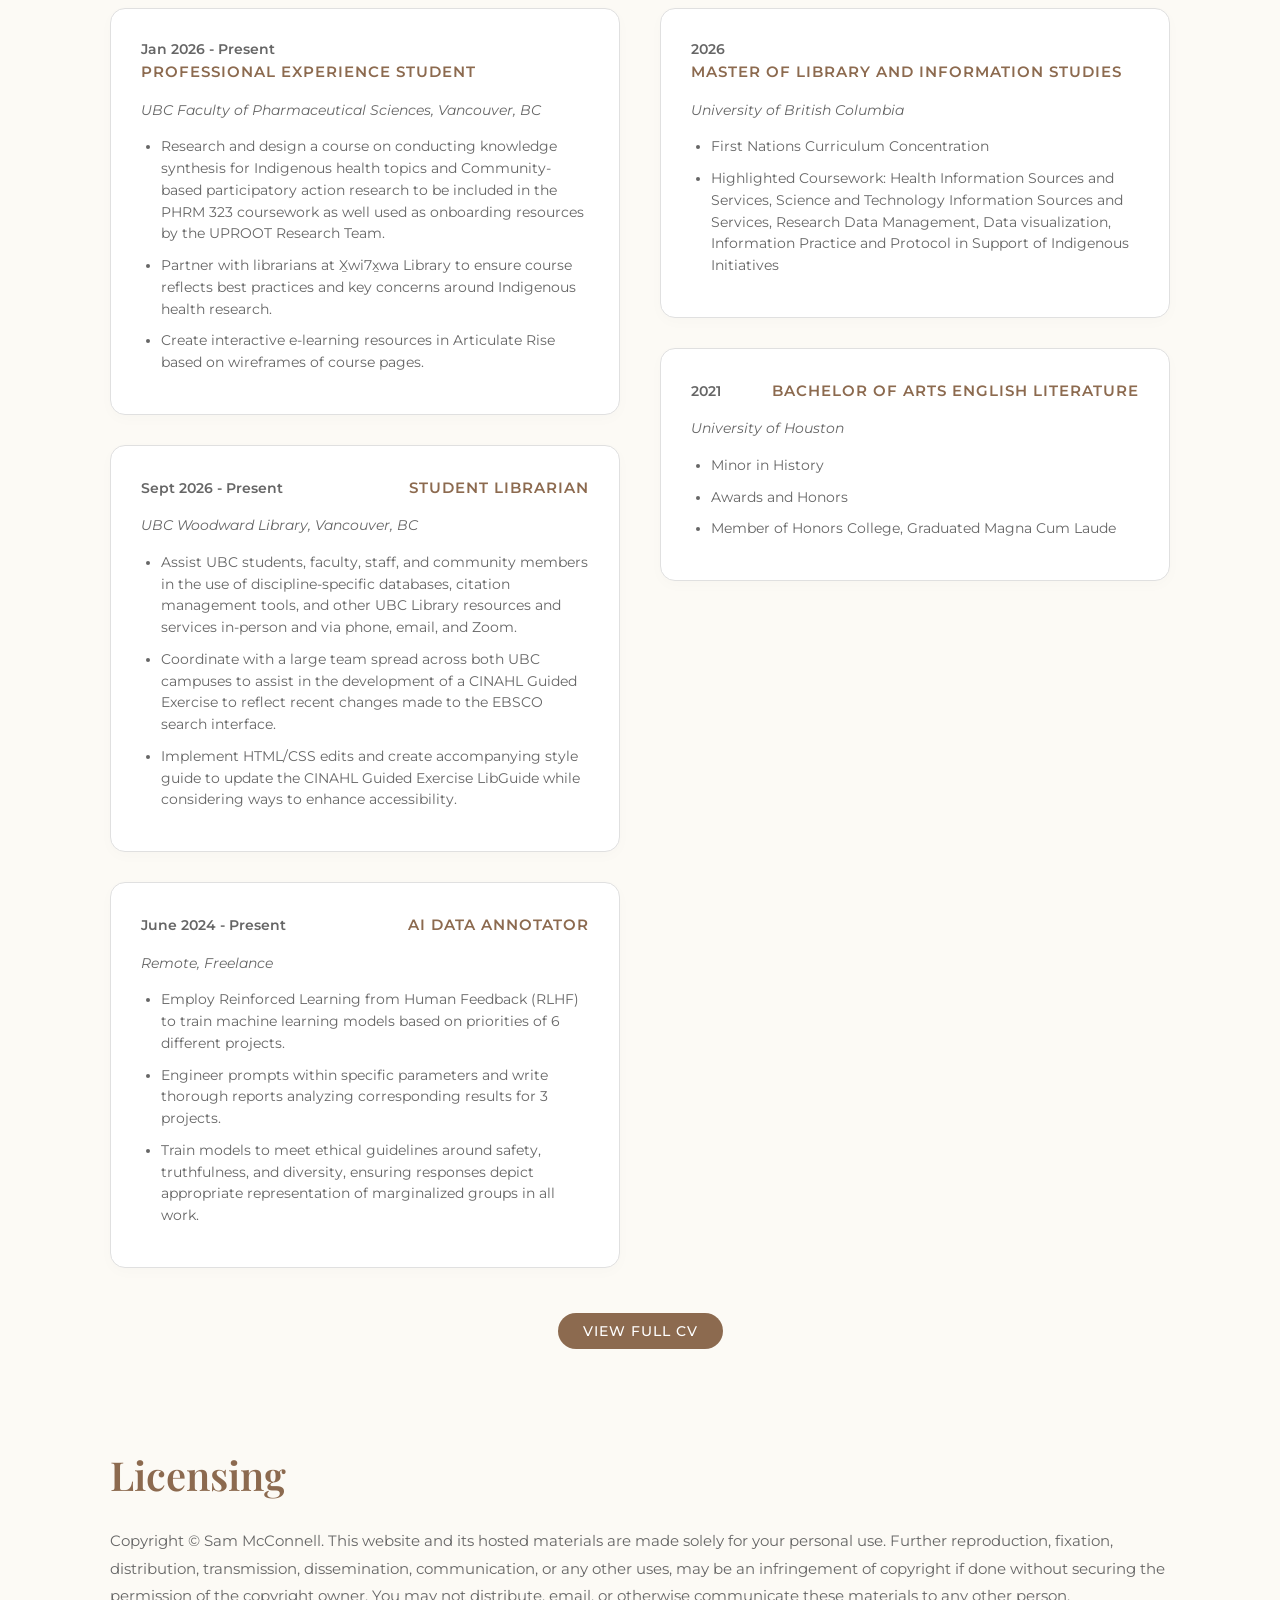
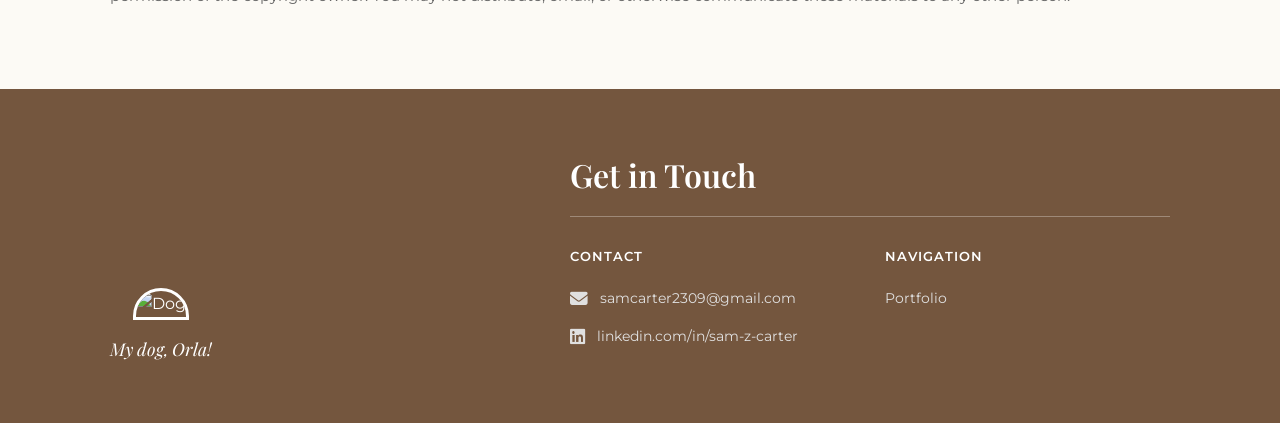
==== commit 258a4dff: "Update index.html test licensing" ====
--- a/index.html
+++ b/index.html
@@ -125,6 +125,12 @@
                 <a href="https://docs.google.com/document/d/1x-5_jpSirm0AA5lxPF4xKXHUgqetsUi0/edit?usp=sharing&ouid=103197275551927276294&rtpof=true&sd=true" class="btn">View Full CV</a>
             </div>
         </section>
+          <section class="about">
+            <div class="about-text">
+                <h2>Licensing</h2>
+                <p>Copyright © Sam McConnell. This website and its hosted materials are made solely for your personal use. Further reproduction, fixation, distribution, transmission, dissemination, communication, or any other uses, may be an infringement of copyright if done without securing the permission of the copyright owner. You may not distribute, email, or otherwise communicate these materials to any other person.</p>
+            </div>
+        </section>
     </div>
 
     <footer>
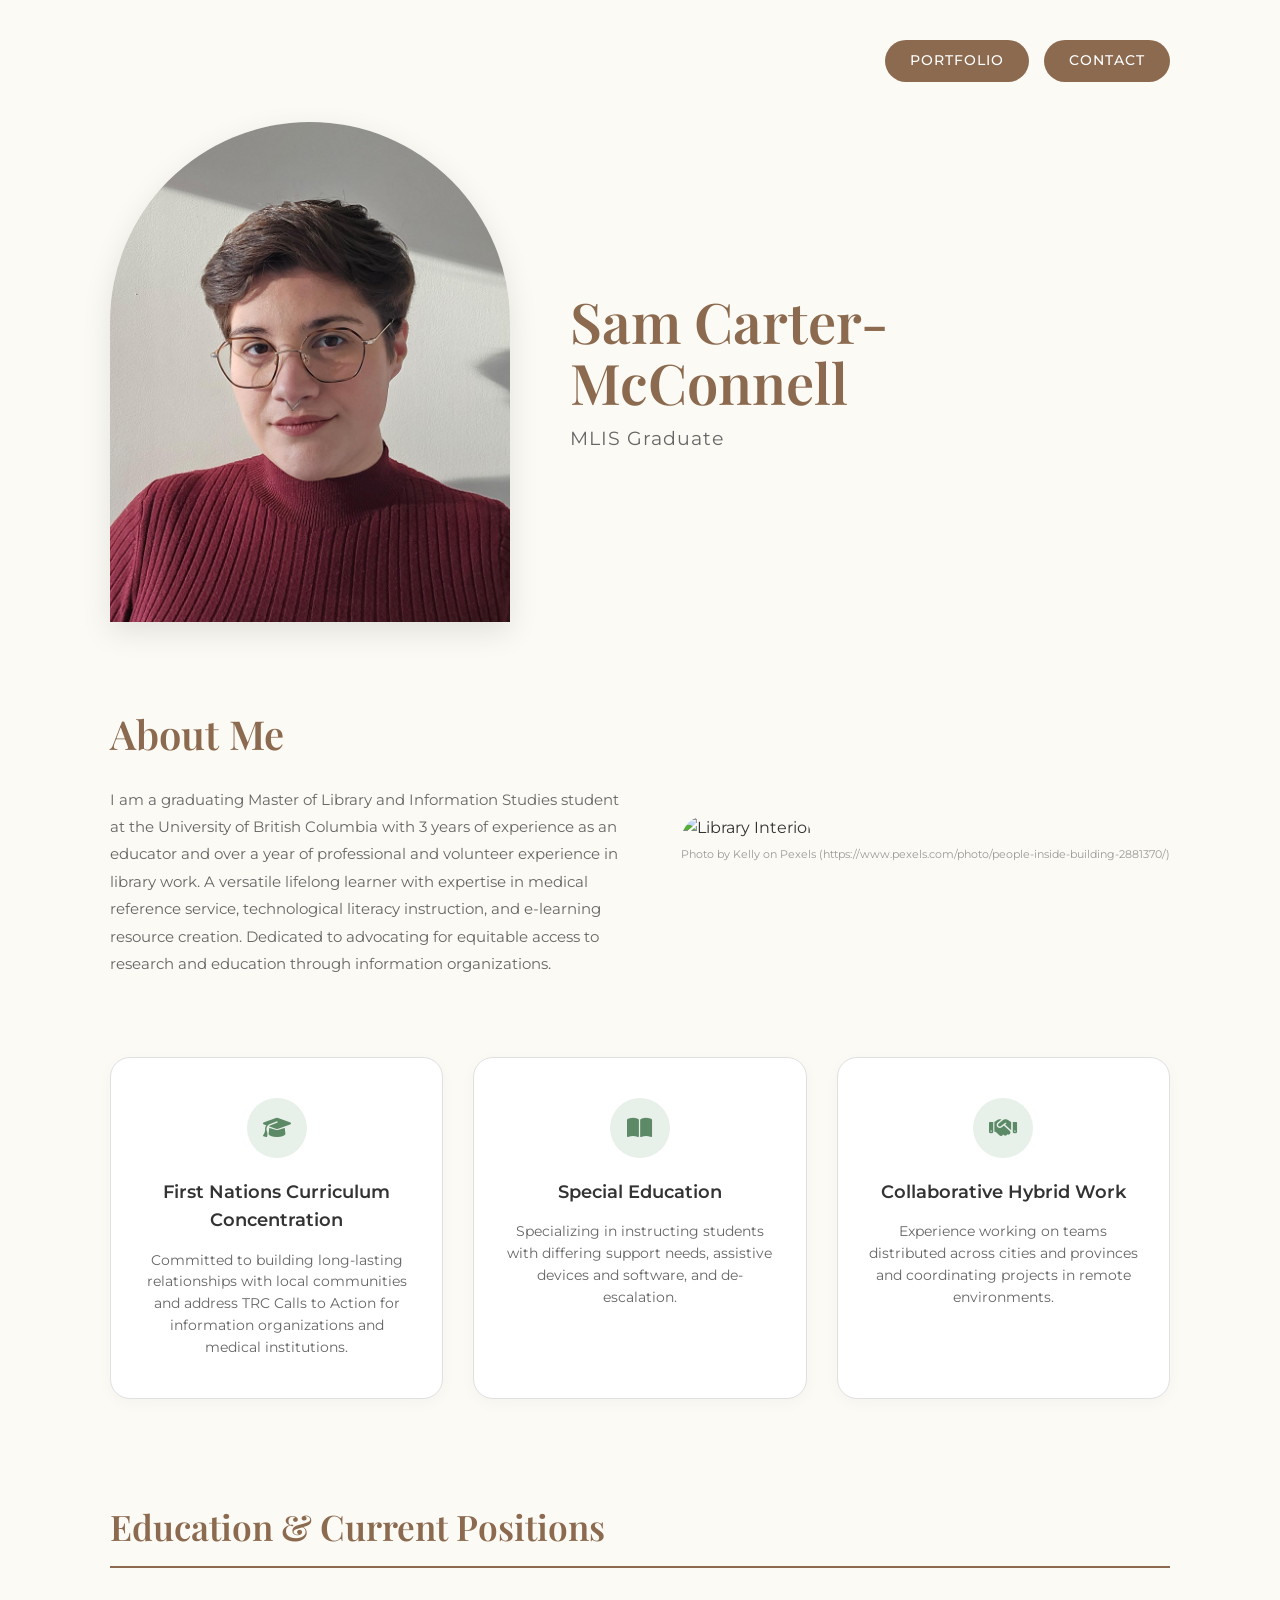
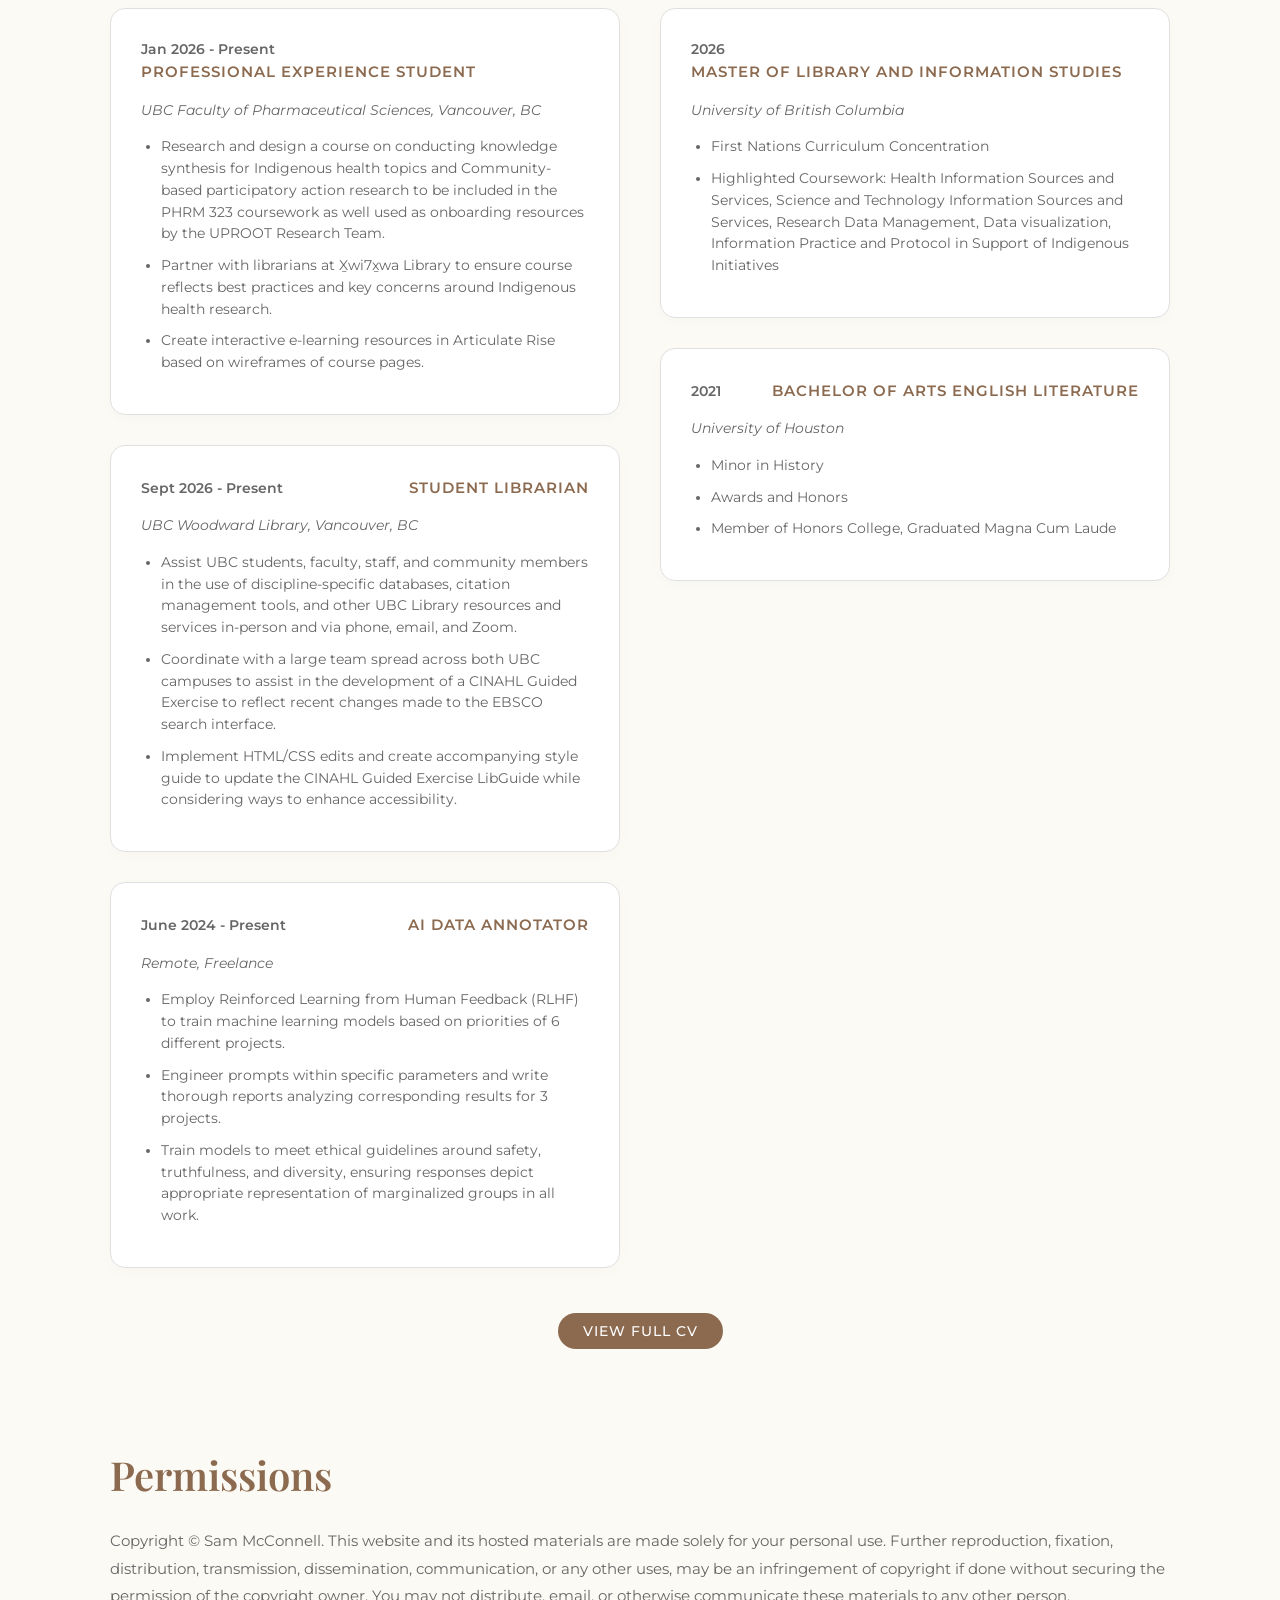
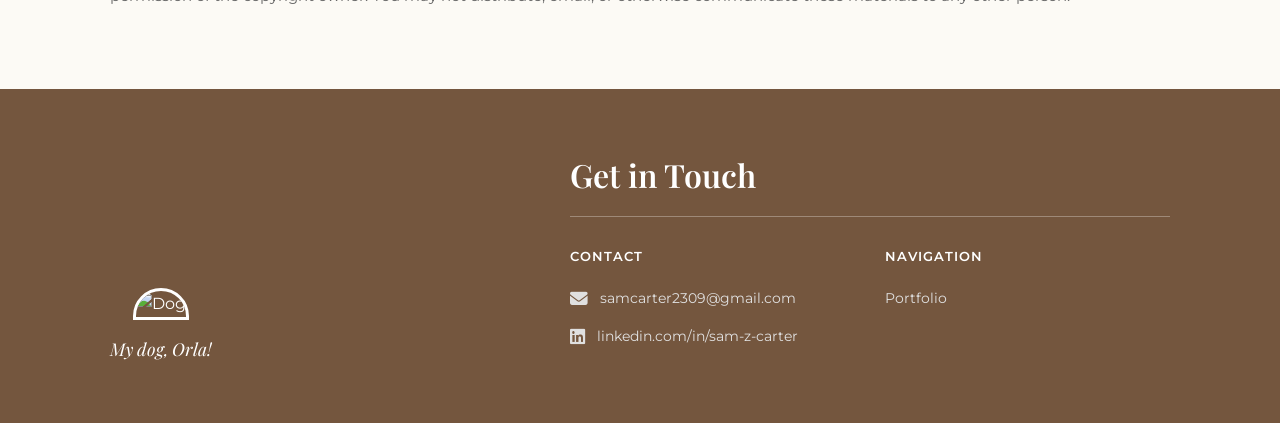
==== commit 153fc697: "Update index.html" ====
--- a/index.html
+++ b/index.html
@@ -127,7 +127,7 @@
         </section>
           <section class="about">
             <div class="about-text">
-                <h2>Licensing</h2>
+                <h2>Permissions</h2>
                 <p>Copyright © Sam McConnell. This website and its hosted materials are made solely for your personal use. Further reproduction, fixation, distribution, transmission, dissemination, communication, or any other uses, may be an infringement of copyright if done without securing the permission of the copyright owner. You may not distribute, email, or otherwise communicate these materials to any other person.</p>
             </div>
         </section>
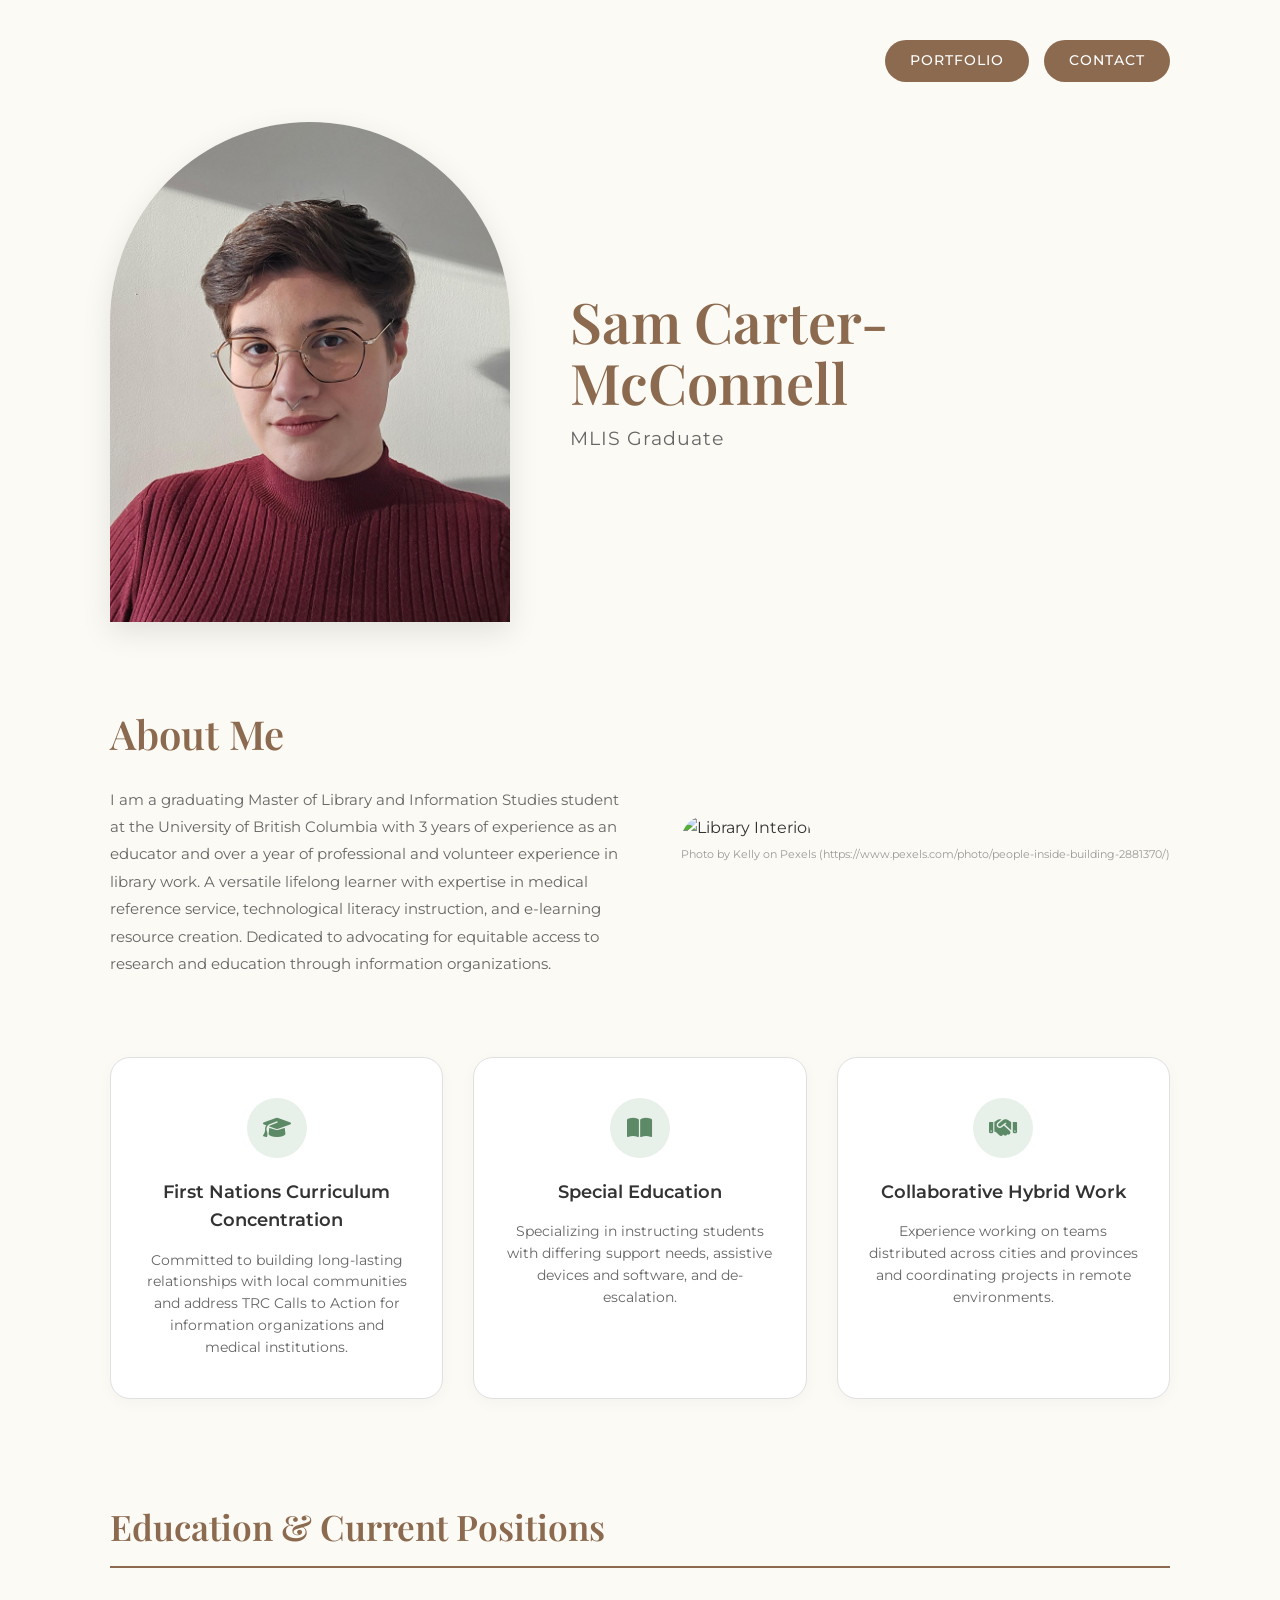
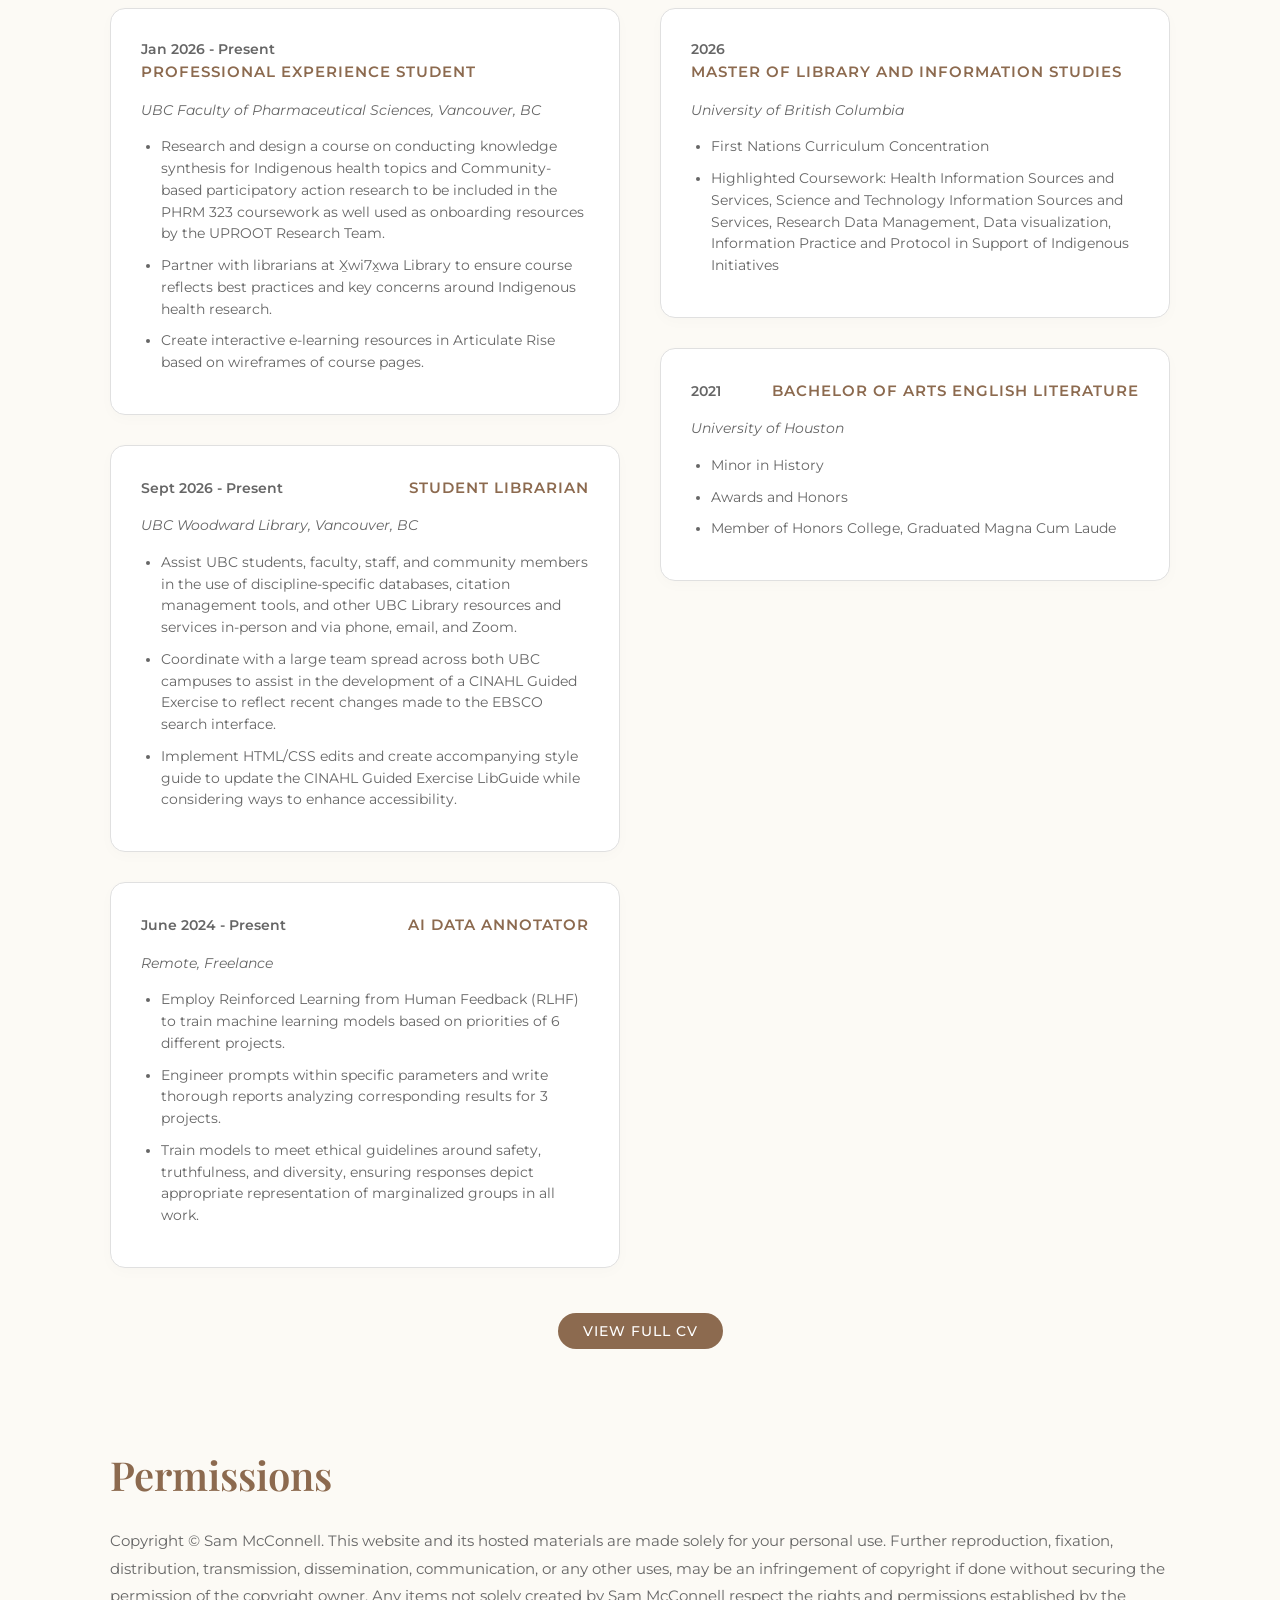
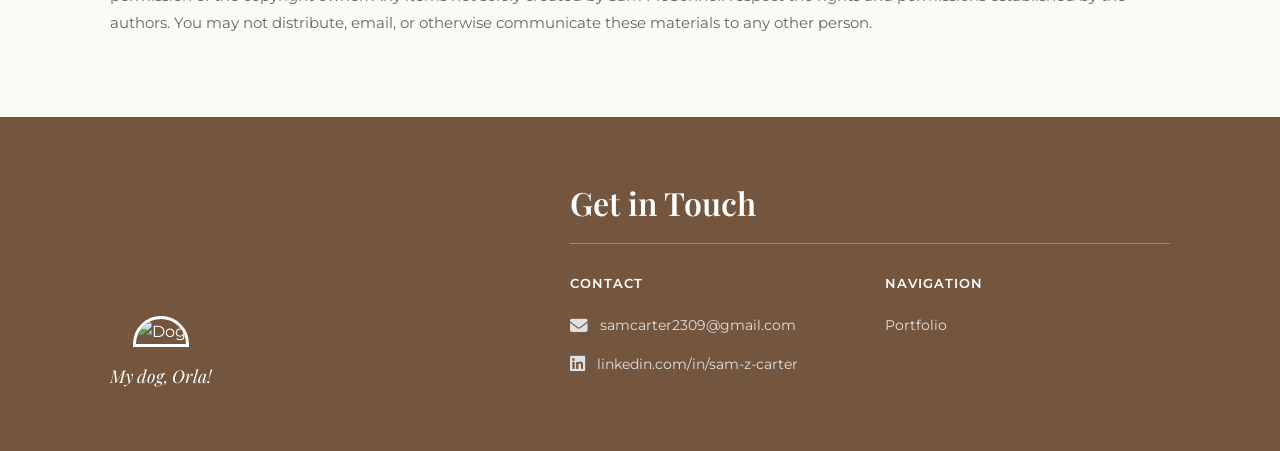
==== commit 102b640e: "Update index.html" ====
--- a/index.html
+++ b/index.html
@@ -128,7 +128,7 @@
           <section class="about">
             <div class="about-text">
                 <h2>Permissions</h2>
-                <p>Copyright © Sam McConnell. This website and its hosted materials are made solely for your personal use. Further reproduction, fixation, distribution, transmission, dissemination, communication, or any other uses, may be an infringement of copyright if done without securing the permission of the copyright owner. You may not distribute, email, or otherwise communicate these materials to any other person.</p>
+                <p>Copyright © Sam McConnell. This website and its hosted materials are made solely for your personal use. Further reproduction, fixation, distribution, transmission, dissemination, communication, or any other uses, may be an infringement of copyright if done without securing the permission of the copyright owner. Any items not solely created by Sam McConnell respect the rights and permissions established by the authors. You may not distribute, email, or otherwise communicate these materials to any other person.</p>
             </div>
         </section>
     </div>
